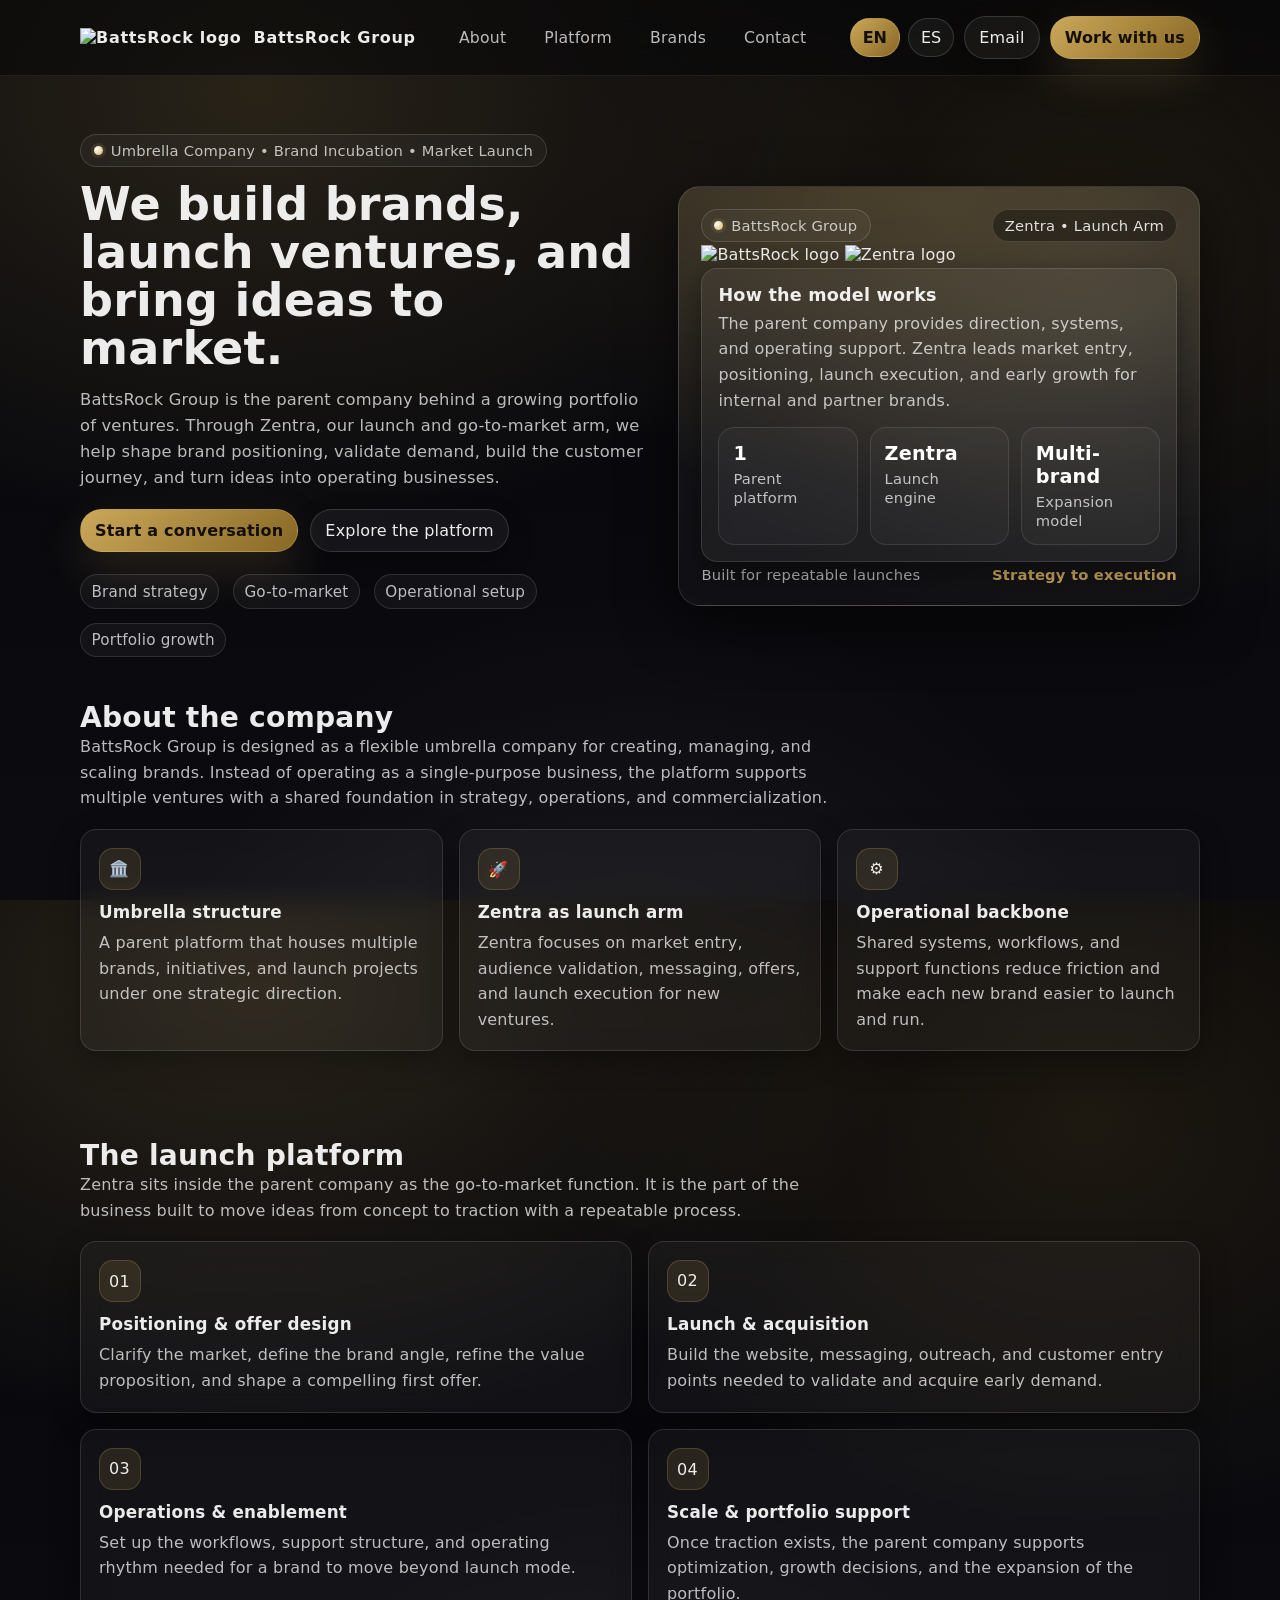
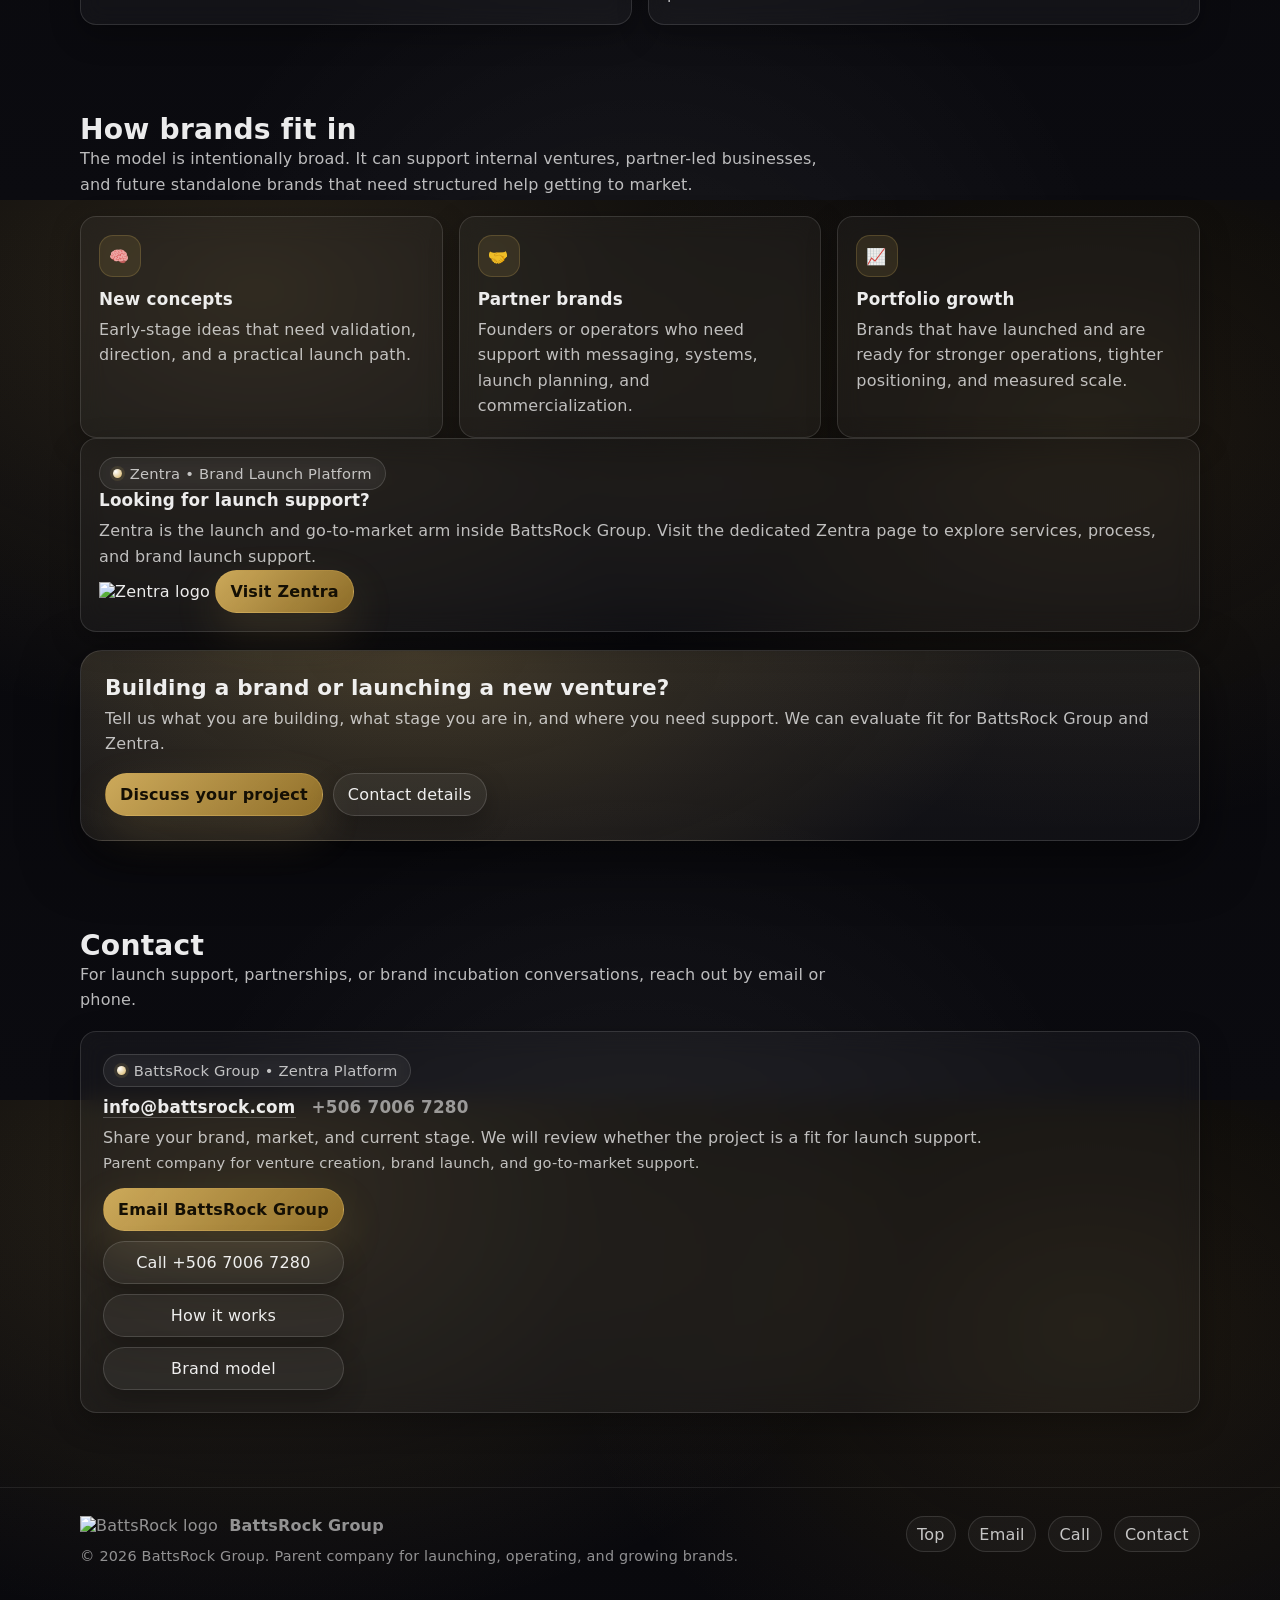
==== index.html @ 227b7195 "Update index.html" ====
<!doctype html>
<html lang="en">
<head>
  <meta charset="utf-8" />
  <meta name="viewport" content="width=device-width, initial-scale=1" />
  <meta name="description" content="BattsRock Group is a brand-building company that launches, operates, and scales ventures, with Zentra as its market-entry and launch arm." />
  <title>BattsRock Group — Build. Launch. Grow.</title>
  <link rel="stylesheet" href="styles.css" />
</head>
<body>
  <header>
    <div class="container">
      <div class="nav">
        <a class="brand" href="#top" aria-label="BattsRock Group home">
          <img class="brand-logo" src="WhatsApp Image 2026-04-17 at 1.47.52 PM.jpeg" alt="BattsRock logo" />
          <span data-i18n="brandName">BattsRock Group</span>
        </a>

        <nav aria-label="Main navigation">
          <ul>
            <li><a href="#about" data-i18n="navAbout">About</a></li>
            <li><a href="#platform" data-i18n="navPlatform">Platform</a></li>
            <li><a href="#brands" data-i18n="navBrands">Brands</a></li>
            <li><a href="#contact" data-i18n="navContact">Contact</a></li>
          </ul>
        </nav>

        <div class="header-actions">
          <div class="lang-switcher" aria-label="Language switcher">
            <button class="lang-btn active" data-lang="en" type="button">EN</button>
            <button class="lang-btn" data-lang="es" type="button">ES</button>
          </div>
          <a class="btn" href="mailto:info@battsrock.com" data-i18n="emailBtn">Email</a>
          <a class="btn primary" href="#contact" data-i18n="workBtn">Work with us</a>
          <button class="hamburger" id="menuBtn" aria-label="Open menu" type="button">☰</button>
        </div>
      </div>
    </div>
  </header>

  <div class="container" id="mobileMenu">
    <div class="card mobile-menu-card">
      <div class="mobile-links">
        <a class="btn" href="#about" data-i18n="navAbout">About</a>
        <a class="btn" href="#platform" data-i18n="navPlatform">Platform</a>
        <a class="btn" href="#brands" data-i18n="navBrands">Brands</a>
        <a class="btn" href="#contact" data-i18n="navContact">Contact</a>
      </div>
    </div>
  </div>

  <main id="top">
    <div class="container">
      <div class="hero">
        <div>
          <div class="pill">
            <span class="dot"></span>
            <span data-i18n="pillTop">Umbrella Company • Brand Incubation • Market Launch</span>
          </div>

          <h1 data-i18n="heroTitle">We build brands, launch ventures, and bring ideas to market.</h1>
          <p class="lead" data-i18n="heroLead">BattsRock Group is the parent company behind a growing portfolio of ventures. Through Zentra, our launch and go-to-market arm, we help shape brand positioning, validate demand, build the customer journey, and turn ideas into operating businesses.</p>

          <div class="heroActions">
            <a class="btn primary" href="mailto:info@battsrock.com?subject=Brand%20Launch%20Inquiry" data-i18n="heroCta1">Start a conversation</a>
            <a class="btn" href="#platform" data-i18n="heroCta2">Explore the platform</a>
          </div>

          <div class="miniRow" aria-label="Highlights">
            <span class="chip" data-i18n="chip1">Brand strategy</span>
            <span class="chip" data-i18n="chip2">Go-to-market</span>
            <span class="chip" data-i18n="chip3">Operational setup</span>
            <span class="chip" data-i18n="chip4">Portfolio growth</span>
          </div>
        </div>

        <div class="visual" aria-label="BattsRock Group overview">
          <div class="visualTop">
            <div class="pill">
              <span class="dot"></span>
              <span data-i18n="visualPill">BattsRock Group</span>
            </div>
            <!-- <div class="badge" data-i18n="visualBadge">Zentra • Launch Arm</div> -->
            <a class="badge zentra-link" href="https://battsrock.com/Zentra" target="_blank" rel="noopener" data-i18n="visualBadge">
  Zentra • Launch Arm
            </a>
          </div>

          <div class="hero-logo-pair">
          <img class="hero-logo hero-logo-battsrock" src="WhatsApp Image 2026-04-17 at 1.47.52 PM.jpeg" alt="BattsRock logo" />
              <a class="zentra-logo-link" href="https://battsrock.com/Zentra" target="_blank" rel="noopener" aria-label="Visit Zentra">
                <img class="hero-logo hero-logo-zentra" src="Transparent Background Gold Zentra.png" alt="Zentra logo" />
              </a>
          </div>
          
          <div class="glassCard">
            <h3 data-i18n="visualTitle">How the model works</h3>
            <p data-i18n="visualText">The parent company provides direction, systems, and operating support. Zentra leads market entry, positioning, launch execution, and early growth for internal and partner brands.</p>
            <div class="kpiRow">
              <div class="kpi"><strong data-i18n="kpi1a">1</strong><span data-i18n="kpi1b">Parent platform</span></div>
              <div class="kpi"><strong data-i18n="kpi2a">Zentra</strong><span data-i18n="kpi2b">Launch engine</span></div>
              <div class="kpi"><strong data-i18n="kpi3a">Multi-brand</strong><span data-i18n="kpi3b">Expansion model</span></div>
            </div>
          </div>

          <div class="visualFoot">
            <span data-i18n="visualFoot1">Built for repeatable launches</span>
            <span class="accent" data-i18n="visualFoot2">Strategy to execution</span>
          </div>
        </div>
      </div>
    </div>

    <section id="about">
      <div class="container">
        <div class="sectionHead">
          <div>
            <h2 data-i18n="aboutTitle">About the company</h2>
            <p class="subhead" data-i18n="aboutText">BattsRock Group is designed as a flexible umbrella company for creating, managing, and scaling brands. Instead of operating as a single-purpose business, the platform supports multiple ventures with a shared foundation in strategy, operations, and commercialization.</p>
          </div>
        </div>

        <div class="grid3">
          <div class="card"><div class="icon" aria-hidden="true">🏛️</div><h3 data-i18n="aboutC1t">Umbrella structure</h3><p data-i18n="aboutC1p">A parent platform that houses multiple brands, initiatives, and launch projects under one strategic direction.</p></div>
          <div class="card"><div class="icon" aria-hidden="true">🚀</div><h3 data-i18n="aboutC2t">Zentra as launch arm</h3><p data-i18n="aboutC2p">Zentra focuses on market entry, audience validation, messaging, offers, and launch execution for new ventures.</p></div>
          <div class="card"><div class="icon" aria-hidden="true">⚙️</div><h3 data-i18n="aboutC3t">Operational backbone</h3><p data-i18n="aboutC3p">Shared systems, workflows, and support functions reduce friction and make each new brand easier to launch and run.</p></div>
        </div>
      </div>
    </section>

    <section id="platform">
      <div class="container">
        <div class="sectionHead">
          <div>
            <h2 data-i18n="platformTitle">The launch platform</h2>
            <p class="subhead" data-i18n="platformText">Zentra sits inside the parent company as the go-to-market function. It is the part of the business built to move ideas from concept to traction with a repeatable process.</p>
          </div>
        </div>

        <div class="grid2">
          <div class="card"><div class="icon" aria-hidden="true">01</div><h3 data-i18n="p1t">Positioning & offer design</h3><p data-i18n="p1p">Clarify the market, define the brand angle, refine the value proposition, and shape a compelling first offer.</p></div>
          <div class="card"><div class="icon" aria-hidden="true">02</div><h3 data-i18n="p2t">Launch & acquisition</h3><p data-i18n="p2p">Build the website, messaging, outreach, and customer entry points needed to validate and acquire early demand.</p></div>
          <div class="card"><div class="icon" aria-hidden="true">03</div><h3 data-i18n="p3t">Operations & enablement</h3><p data-i18n="p3p">Set up the workflows, support structure, and operating rhythm needed for a brand to move beyond launch mode.</p></div>
          <div class="card"><div class="icon" aria-hidden="true">04</div><h3 data-i18n="p4t">Scale & portfolio support</h3><p data-i18n="p4p">Once traction exists, the parent company supports optimization, growth decisions, and the expansion of the portfolio.</p></div>
        </div>
      </div>
    </section>

    <section id="brands">
      <div class="container">
        <div class="sectionHead">
          <div>
            <h2 data-i18n="brandsTitle">How brands fit in</h2>
            <p class="subhead" data-i18n="brandsText">The model is intentionally broad. It can support internal ventures, partner-led businesses, and future standalone brands that need structured help getting to market.</p>
          </div>
        </div>

        <div class="grid3">
          <div class="card"><div class="icon" aria-hidden="true">🧠</div><h3 data-i18n="b1t">New concepts</h3><p data-i18n="b1p">Early-stage ideas that need validation, direction, and a practical launch path.</p></div>
          <div class="card"><div class="icon" aria-hidden="true">🤝</div><h3 data-i18n="b2t">Partner brands</h3><p data-i18n="b2p">Founders or operators who need support with messaging, systems, launch planning, and commercialization.</p></div>
          <div class="card"><div class="icon" aria-hidden="true">📈</div><h3 data-i18n="b3t">Portfolio growth</h3><p data-i18n="b3p">Brands that have launched and are ready for stronger operations, tighter positioning, and measured scale.</p></div>
        </div>

        <div class="zentra-feature card">
  <div class="zentra-feature-wrap">
    <div>
      <div class="pill">
        <span class="dot"></span>
        <span data-i18n="zentraPill">Zentra • Brand Launch Platform</span>
      </div>
      <h3 data-i18n="zentraTitle">Looking for launch support?</h3>
      <p data-i18n="zentraText">
        Zentra is the launch and go-to-market arm inside BattsRock Group. Visit the dedicated Zentra page to explore services, process, and brand launch support.
      </p>
    </div>

    <div class="zentra-feature-actions">
      <a class="zentra-logo-link" href="https://battsrock.com/Zentra" target="_blank" rel="noopener" aria-label="Visit Zentra">
        <img class="feature-zentra-logo" src="Transparent Background Gold Zentra.png" alt="Zentra logo" />
      </a>
      <a class="btn primary" href="https://battsrock.com/Zentra" target="_blank" rel="noopener" data-i18n="zentraBtn">
        Visit Zentra
      </a>
    </div>
  </div>
</div>
        
        <div class="ctaBand">
          <div>
            <h3 data-i18n="ctaTitle">Building a brand or launching a new venture?</h3>
            <p data-i18n="ctaText">Tell us what you are building, what stage you are in, and where you need support. We can evaluate fit for BattsRock Group and Zentra.</p>
          </div>
          <div class="cta-actions">
            <a class="btn primary" href="mailto:info@battsrock.com?subject=New%20Brand%20Launch" data-i18n="ctaBtn1">Discuss your project</a>
            <a class="btn" href="#contact" data-i18n="ctaBtn2">Contact details</a>
          </div>
        </div>
      </div>
    </section>

    <section id="contact">
      <div class="container">
        <div class="sectionHead">
          <div>
            <h2 data-i18n="contactTitle">Contact</h2>
            <p class="subhead" data-i18n="contactText">For launch support, partnerships, or brand incubation conversations, reach out by email or phone.</p>
          </div>
        </div>

        <div class="card contact-card">
          <div class="contact-wrap">
            <div>
              <div class="pill contact-pill"><span class="dot"></span><span data-i18n="contactPill">BattsRock Group • Zentra Platform</span></div>
              <h3 class="contact-heading">
                <a href="mailto:info@battsrock.com" class="email-link">info@battsrock.com</a>
                <span class="phone-inline">+506 7006 7280</span>
              </h3>
              <p class="contact-copy" data-i18n="contactBody">Share your brand, market, and current stage. We will review whether the project is a fit for launch support.</p>
              <p class="contact-note" data-i18n="contactFoot">Parent company for venture creation, brand launch, and go-to-market support.</p>
            </div>

            <div class="contact-actions">
              <a class="btn primary" href="mailto:info@battsrock.com?subject=Brand%20Launch%20Inquiry" data-i18n="contactBtn1">Email BattsRock Group</a>
              <a class="btn" href="tel:+50670067280" data-i18n="contactBtn2">Call +506 7006 7280</a>
              <a class="btn" href="#platform" data-i18n="contactBtn3">How it works</a>
              <a class="btn" href="#brands" data-i18n="contactBtn4">Brand model</a>
            </div>
          </div>
        </div>
      </div>
    </section>
  </main>

  <footer>
    <div class="container">
      <div class="footerRow">
        <div>
          <div class="footer-brand">
            <img class="footer-logo-image" src="WhatsApp Image 2026-04-17 at 1.47.52 PM.jpeg" alt="BattsRock logo" />
            <strong data-i18n="brandName">BattsRock Group</strong>
          </div>
          <p class="fine"><span data-i18n="footerText">© <span id="year"></span> BattsRock Group. Parent company for launching, operating, and growing brands.</span></p>
        </div>
        <div class="footerLinks">
          <a href="#top" data-i18n="topLink">Top</a>
          <a href="mailto:info@battsrock.com" data-i18n="emailBtn">Email</a>
          <a href="tel:+50670067280">Call</a>
          <a href="#contact" data-i18n="navContact">Contact</a>
        </div>
      </div>
    </div>
  </footer>

<script src="script.js"></script>
</body>
</html>
---- styles.css ----
:root{
  --bg:#07070a;
  --bg2:#0b0b10;
  --text:rgba(255,255,255,.92);
  --muted:rgba(255,255,255,.72);
  --faint:rgba(255,255,255,.55);
  --line:rgba(255,255,255,.14);
  --brand:#d6b15e;
  --brand2:#b98d2f;
  --shadow:0 18px 55px rgba(0,0,0,.55);
  --shadow2:0 10px 30px rgba(0,0,0,.45);
  --radius:22px;
  --radius2:16px;
  --max:1120px;
}

*{ box-sizing:border-box; }
html, body{ height:100%; }

body{
  margin:0;
  color:var(--text);
  background:
    radial-gradient(1200px 800px at 20% 10%, rgba(214,177,94,.16), transparent 55%),
    radial-gradient(900px 700px at 85% 25%, rgba(185,141,47,.12), transparent 58%),
    radial-gradient(900px 900px at 50% 120%, rgba(255,255,255,.06), transparent 55%),
    linear-gradient(180deg, var(--bg), var(--bg2));
  font-family: ui-sans-serif, system-ui, -apple-system, Segoe UI, Roboto, Helvetica, Arial, "Apple Color Emoji","Segoe UI Emoji";
  letter-spacing:.2px;
  overflow-x:hidden;
}

a{ color:inherit; text-decoration:none; }
.container{ width:min(var(--max), calc(100% - 48px)); margin-inline:auto; }

header{
  position:sticky;
  top:0;
  z-index:20;
  backdrop-filter: blur(16px);
  -webkit-backdrop-filter: blur(16px);
  background: rgba(7,7,10,.58);
  border-bottom:1px solid rgba(255,255,255,.08);
}

.nav{
  display:flex;
  align-items:center;
  justify-content:space-between;
  padding:16px 0;
  gap:16px;
}

.brand{
  display:flex;
  align-items:center;
  gap:.75rem;
  font-weight:800;
  letter-spacing:.7px;
}

.logo{
  width:38px;
  height:38px;
  border-radius:12px;
  background: linear-gradient(145deg, rgba(214,177,94,.95), rgba(185,141,47,.55));
  box-shadow: 0 12px 28px rgba(214,177,94,.18);
  position:relative;
  overflow:hidden;
  display:grid;
  place-items:center;
  color:#140f04;
  font-weight:900;
}

.logo:after{
  content:"";
  position:absolute;
  inset:-40%;
  background: radial-gradient(circle at 30% 20%, rgba(255,255,255,.55), transparent 50%);
  transform: rotate(20deg);
}

.logo span{ position:relative; z-index:1; }

nav ul{
  display:flex;
  align-items:center;
  gap:18px;
  list-style:none;
  padding:0;
  margin:0;
  color:var(--muted);
  font-size:.98rem;
}

nav a{
  padding:10px 10px;
  border-radius:999px;
  transition:.18s ease;
}

nav a:hover{
  color:var(--text);
  background: rgba(255,255,255,.05);
  border:1px solid rgba(255,255,255,.08);
  padding:9px 9px;
}

.header-actions{
  display:flex;
  align-items:center;
  gap:10px;
  flex-wrap:wrap;
}

.btn{
  display:inline-flex;
  align-items:center;
  justify-content:center;
  gap:.55rem;
  padding:11px 14px;
  border-radius:999px;
  border:1px solid rgba(255,255,255,.14);
  background: rgba(255,255,255,.05);
  color: var(--text);
  transition:.18s ease;
  box-shadow: 0 10px 25px rgba(0,0,0,.25);
  white-space:nowrap;
}

.btn:hover{
  transform: translateY(-1px);
  border-color: rgba(255,255,255,.22);
  background: rgba(255,255,255,.07);
}

.btn.primary{
  border: 1px solid rgba(214,177,94,.35);
  background: linear-gradient(135deg, rgba(214,177,94,.95), rgba(185,141,47,.72));
  color:#140f04;
  font-weight:800;
  box-shadow: 0 18px 45px rgba(214,177,94,.16);
}

.hamburger{
  display:none;
  width:44px;
  height:44px;
  border-radius:999px;
  border:1px solid rgba(255,255,255,.14);
  background: rgba(255,255,255,.05);
  color: var(--text);
}

.lang-switcher{
  display:flex;
  gap:8px;
  align-items:center;
}

.lang-btn{
  border:1px solid rgba(255,255,255,.14);
  background: rgba(255,255,255,.05);
  color: var(--text);
  border-radius:999px;
  padding:9px 12px;
  cursor:pointer;
  font: inherit;
}

.lang-btn.active{
  border: 1px solid rgba(214,177,94,.35);
  background: linear-gradient(135deg, rgba(214,177,94,.95), rgba(185,141,47,.72));
  color:#140f04;
  font-weight:800;
}

.pill{
  display:inline-flex;
  align-items:center;
  gap:.5rem;
  padding:.45rem .8rem;
  border:1px solid var(--line);
  background: rgba(255,255,255,.04);
  border-radius:999px;
  backdrop-filter: blur(10px);
  -webkit-backdrop-filter: blur(10px);
  font-size:.92rem;
  color: var(--muted);
}

.dot{
  width:9px;
  height:9px;
  border-radius:99px;
  background: radial-gradient(circle at 30% 30%, #fff, var(--brand));
  box-shadow: 0 0 0 3px rgba(214,177,94,.12);
}

main{ padding:58px 0 30px; }

.hero{
  display:grid;
  grid-template-columns: 1.05fr .95fr;
  gap:22px;
  align-items:center;
}

h1{
  font-size: clamp(2.1rem, 3.6vw, 4rem);
  line-height:1.04;
  margin:14px 0 14px;
  letter-spacing:.2px;
}

.lead{
  font-size: clamp(1.02rem, 1.25vw, 1.18rem);
  line-height:1.6;
  color: var(--muted);
  max-width:60ch;
  margin:0;
}

.heroActions{
  display:flex;
  gap:12px;
  flex-wrap:wrap;
  margin-top:18px;
}

.miniRow{
  display:flex;
  gap:14px;
  flex-wrap:wrap;
  margin-top:22px;
  color: var(--muted);
  font-size:.95rem;
}

.chip{
  border:1px solid rgba(255,255,255,.12);
  background: rgba(255,255,255,.04);
  padding:.45rem .65rem;
  border-radius:999px;
}

.visual{
  border-radius: var(--radius);
  border:1px solid rgba(255,255,255,.12);
  background:
    radial-gradient(1000px 500px at 40% 0%, rgba(214,177,94,.20), transparent 60%),
    radial-gradient(700px 500px at 85% 30%, rgba(255,255,255,.08), transparent 55%),
    linear-gradient(180deg, rgba(255,255,255,.06), rgba(255,255,255,.03));
  box-shadow: var(--shadow);
  overflow:hidden;
  position:relative;
  min-height:420px;
  padding:22px;
  display:flex;
  flex-direction:column;
  justify-content:space-between;
}

.visualTop{
  display:flex;
  align-items:center;
  justify-content:space-between;
  gap:12px;
  flex-wrap:wrap;
}

.badge{
  display:inline-flex;
  align-items:center;
  gap:.5rem;
  padding:.45rem .75rem;
  border-radius:999px;
  background: rgba(0,0,0,.35);
  border: 1px solid rgba(255,255,255,.14);
  color: rgba(255,255,255,.86);
  font-size:.92rem;
  backdrop-filter: blur(10px);
  -webkit-backdrop-filter: blur(10px);
}

.glassCard{
  border-radius: var(--radius2);
  border: 1px solid rgba(255,255,255,.12);
  background: rgba(255,255,255,.05);
  backdrop-filter: blur(14px);
  -webkit-backdrop-filter: blur(14px);
  padding:16px;
  box-shadow: var(--shadow2);
}

.glassCard h3{ margin:0 0 6px; font-size:1.1rem; letter-spacing:.2px; }
.glassCard p{ margin:0; color:var(--muted); line-height:1.6; }

.visualFoot{
  display:flex;
  justify-content:space-between;
  gap:12px;
  flex-wrap:wrap;
  color: rgba(255,255,255,.70);
  font-size:.92rem;
}

.accent{
  color: rgba(214,177,94,.95);
  font-weight:800;
}

section{ padding:44px 0; }

.sectionHead{
  display:flex;
  align-items:flex-end;
  justify-content:space-between;
  gap:18px;
  margin-bottom:18px;
}

h2{ margin:0; font-size: clamp(1.45rem, 2.2vw, 2.1rem); letter-spacing:.2px; }
.subhead{ margin:0; color:var(--muted); max-width:74ch; line-height:1.6; }

.grid3{ display:grid; grid-template-columns: repeat(3, 1fr); gap:16px; margin-top:18px; }
.grid2{ display:grid; grid-template-columns: repeat(2, 1fr); gap:16px; margin-top:18px; }

.card{
  border-radius: var(--radius2);
  border:1px solid rgba(255,255,255,.12);
  background: rgba(255,255,255,.04);
  box-shadow: 0 10px 30px rgba(0,0,0,.30);
  padding:18px;
  backdrop-filter: blur(12px);
  -webkit-backdrop-filter: blur(12px);
  transition:.18s ease;
}

.card:hover{
  transform: translateY(-2px);
  background: rgba(255,255,255,.05);
  border-color: rgba(255,255,255,.18);
}

.icon{
  width:42px;
  height:42px;
  border-radius:14px;
  display:grid;
  place-items:center;
  background: rgba(214,177,94,.12);
  border: 1px solid rgba(214,177,94,.22);
  margin-bottom:12px;
}

.card h3{ margin:0 0 8px; font-size:1.05rem; }
.card p{ margin:0; color:var(--muted); line-height:1.6; }

.kpiRow{
  display:grid;
  grid-template-columns: repeat(3, 1fr);
  gap:12px;
  margin-top:14px;
}

.kpi{
  border:1px solid rgba(255,255,255,.10);
  background: rgba(255,255,255,.03);
  border-radius:16px;
  padding:14px;
}

.kpi strong{
  display:block;
  font-size:1.2rem;
  margin-bottom:4px;
  color:#fff;
}

.kpi span{ color:var(--muted); font-size:.92rem; }

.ctaBand{
  margin-top:18px;
  border-radius: var(--radius);
  border:1px solid rgba(255,255,255,.12);
  background:
    radial-gradient(1000px 520px at 30% 0%, rgba(214,177,94,.22), transparent 60%),
    linear-gradient(180deg, rgba(255,255,255,.06), rgba(255,255,255,.03));
  box-shadow: var(--shadow);
  padding:24px;
  display:flex;
  align-items:center;
  justify-content:space-between;
  gap:16px;
  flex-wrap:wrap;
}

.ctaBand p{ margin:6px 0 0; color:var(--muted); line-height:1.6; }
.ctaBand h3{ margin:0; font-size:1.35rem; }
.cta-actions{ display:flex; gap:10px; flex-wrap:wrap; }

.contact-card{ padding:22px; }
.contact-wrap{
  display:flex;
  align-items:flex-start;
  justify-content:space-between;
  gap:14px;
  flex-wrap:wrap;
}

.contact-pill{ margin-bottom:10px; }
.contact-heading{ margin:0 0 6px; }
.email-link{ text-decoration:none; border-bottom:1px solid rgba(255,255,255,.22); }
.phone-inline{ color: rgba(255,255,255,.55); font-weight:600; margin-left:10px; }
.contact-copy{ margin:0; color:var(--muted); line-height:1.6; }
.contact-note{ margin:12px 0 0; color:rgba(255,255,255,.55); font-size:.92rem; line-height:1.6; }
.contact-actions{ display:flex; flex-direction:column; gap:10px; min-width:240px; }

#mobileMenu{ display:none; padding-top:12px; }
.mobile-menu-card{ padding:14px; }
.mobile-links{ display:flex; gap:10px; flex-wrap:wrap; }

footer{
  padding:28px 0 40px;
  border-top:1px solid rgba(255,255,255,.08);
  color:var(--faint);
}

.footerRow{
  display:flex;
  align-items:flex-start;
  justify-content:space-between;
  gap:18px;
  flex-wrap:wrap;
}

.footer-brand{ display:flex; align-items:center; gap:.7rem; }
.footer-logo{ width:30px; height:30px; border-radius:12px; }
.fine{ font-size:.9rem; line-height:1.6; max-width:80ch; margin-top:10px; }

.footerLinks{
  display:flex;
  gap:12px;
  flex-wrap:wrap;
  align-items:center;
}

.footerLinks a{
  border:1px solid rgba(255,255,255,.12);
  background: rgba(255,255,255,.04);
  padding:.45rem .65rem;
  border-radius:999px;
  color: rgba(255,255,255,.75);
}

@media (max-width: 940px){
  .hero, .grid3, .grid2, .kpiRow{ grid-template-columns:1fr; }
  nav ul{ display:none; }
  .hamburger{ display:inline-flex; align-items:center; justify-content:center; }
}

@media (prefers-reduced-motion: reduce){
  * { transition: none !important; scroll-behavior: auto !important; }
  .card:hover, .btn:hover { transform: none !important; }
}
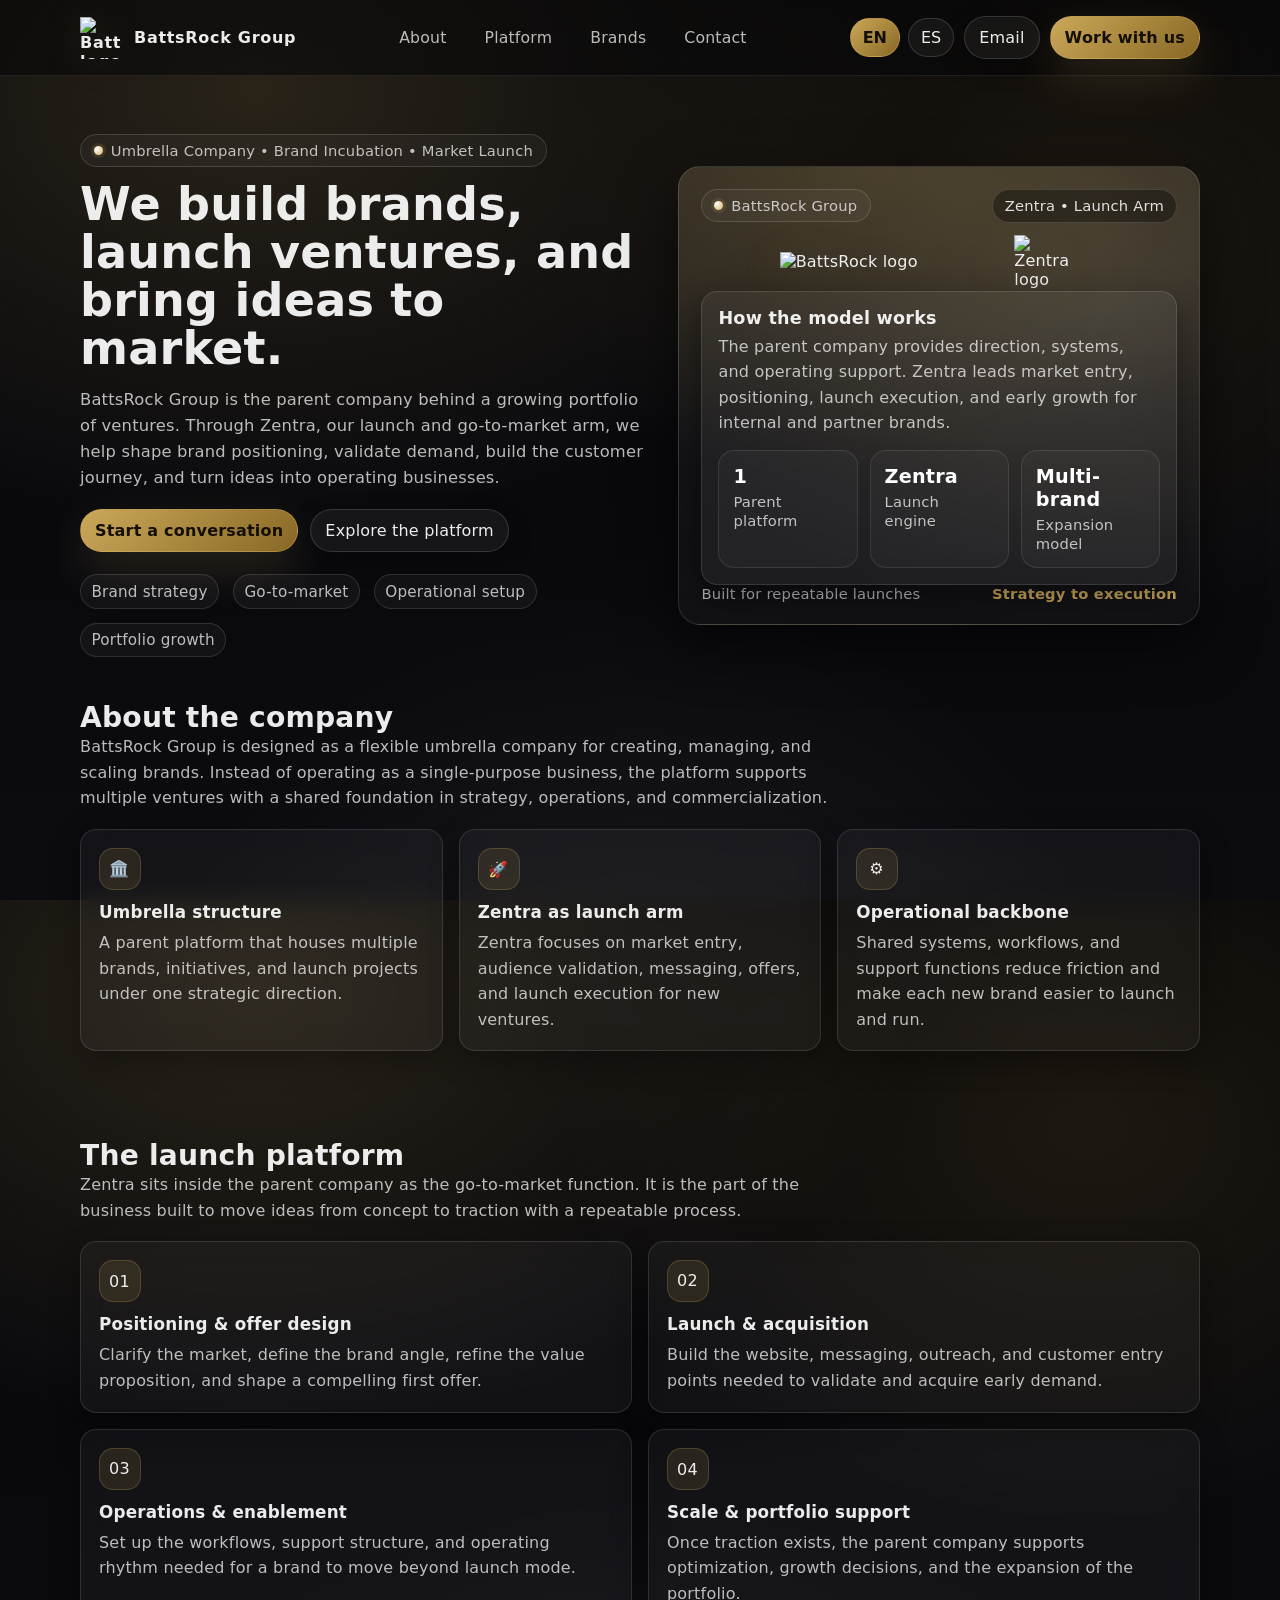
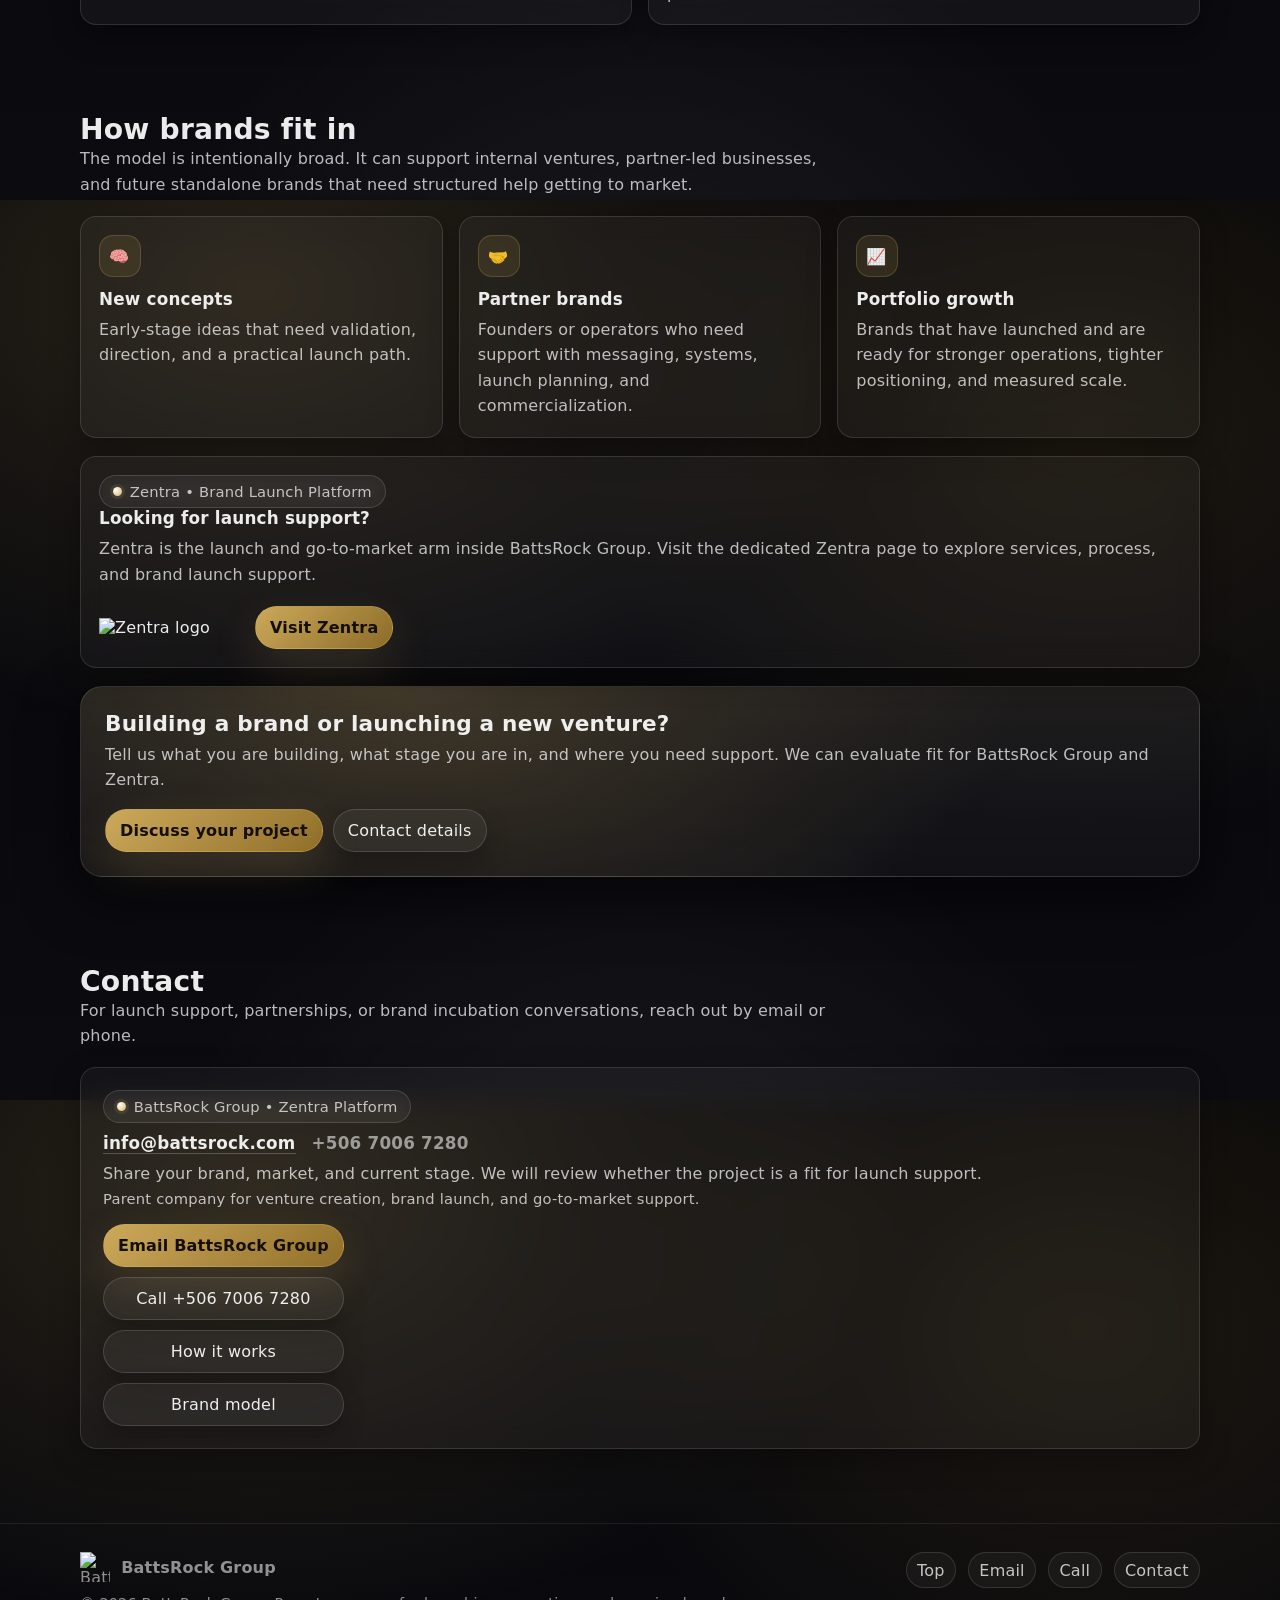
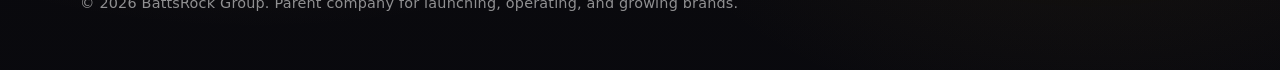
==== commit 877c0362: "Update index.html" ====
--- a/index.html
+++ b/index.html
@@ -12,7 +12,7 @@
     <div class="container">
       <div class="nav">
         <a class="brand" href="#top" aria-label="BattsRock Group home">
-          <img class="brand-logo" src="WhatsApp Image 2026-04-17 at 1.47.52 PM.jpeg" alt="BattsRock logo" />
+          <img class="brand-logo" src="battslogo.jpeg" alt="BattsRock logo" />
           <span data-i18n="brandName">BattsRock Group</span>
         </a>
 
@@ -87,7 +87,7 @@
           </div>
 
           <div class="hero-logo-pair">
-          <img class="hero-logo hero-logo-battsrock" src="WhatsApp Image 2026-04-17 at 1.47.52 PM.jpeg" alt="BattsRock logo" />
+          <img class="hero-logo hero-logo-battsrock" src="battslogo.jpeg" alt="BattsRock logo" />
               <a class="zentra-logo-link" href="https://battsrock.com/Zentra" target="_blank" rel="noopener" aria-label="Visit Zentra">
                 <img class="hero-logo hero-logo-zentra" src="Transparent Background Gold Zentra.png" alt="Zentra logo" />
               </a>
@@ -236,7 +236,7 @@
       <div class="footerRow">
         <div>
           <div class="footer-brand">
-            <img class="footer-logo-image" src="WhatsApp Image 2026-04-17 at 1.47.52 PM.jpeg" alt="BattsRock logo" />
+            <img class="footer-logo-image" src="battslogo.jpeg" alt="BattsRock logo" />
             <strong data-i18n="brandName">BattsRock Group</strong>
           </div>
           <p class="fine"><span data-i18n="footerText">© <span id="year"></span> BattsRock Group. Parent company for launching, operating, and growing brands.</span></p>
--- a/styles.css
+++ b/styles.css
@@ -465,3 +465,82 @@
   * { transition: none !important; scroll-behavior: auto !important; }
   .card:hover, .btn:hover { transform: none !important; }
 }
+
+.brand-logo{
+  width:42px;
+  height:42px;
+  object-fit:contain;
+  filter: drop-shadow(0 8px 18px rgba(214,177,94,.18));
+}
+
+.hero-logo-pair{
+  display:flex;
+  align-items:center;
+  justify-content:center;
+  gap:28px;
+  padding:12px 0 2px;
+  flex-wrap:wrap;
+}
+
+.hero-logo{
+  display:block;
+  object-fit:contain;
+}
+
+.hero-logo-battsrock{
+  width:min(180px, 38%);
+  filter: drop-shadow(0 12px 30px rgba(214,177,94,.10));
+}
+
+.hero-logo-zentra{
+  width:min(240px, 52%);
+  filter: drop-shadow(0 16px 36px rgba(214,177,94,.14));
+}
+
+.zentra-logo-link{
+  display:inline-flex;
+  align-items:center;
+  justify-content:center;
+}
+
+.zentra-feature{
+  margin-top:18px;
+}
+
+.zentra-feature-wrap{
+  display:flex;
+  align-items:center;
+  justify-content:space-between;
+  gap:18px;
+  flex-wrap:wrap;
+}
+
+.zentra-feature-actions{
+  display:flex;
+  align-items:center;
+  gap:16px;
+  flex-wrap:wrap;
+}
+
+.feature-zentra-logo{
+  width:140px;
+  object-fit:contain;
+  filter: drop-shadow(0 12px 30px rgba(214,177,94,.14));
+}
+
+.footer-logo-image{
+  width:30px;
+  height:30px;
+  object-fit:contain;
+}
+
+.zentra-link{
+  text-decoration:none;
+}
+
+@media (max-width: 940px){
+  .hero-logo-battsrock,
+  .hero-logo-zentra{
+    width:min(220px, 70%);
+  }
+}
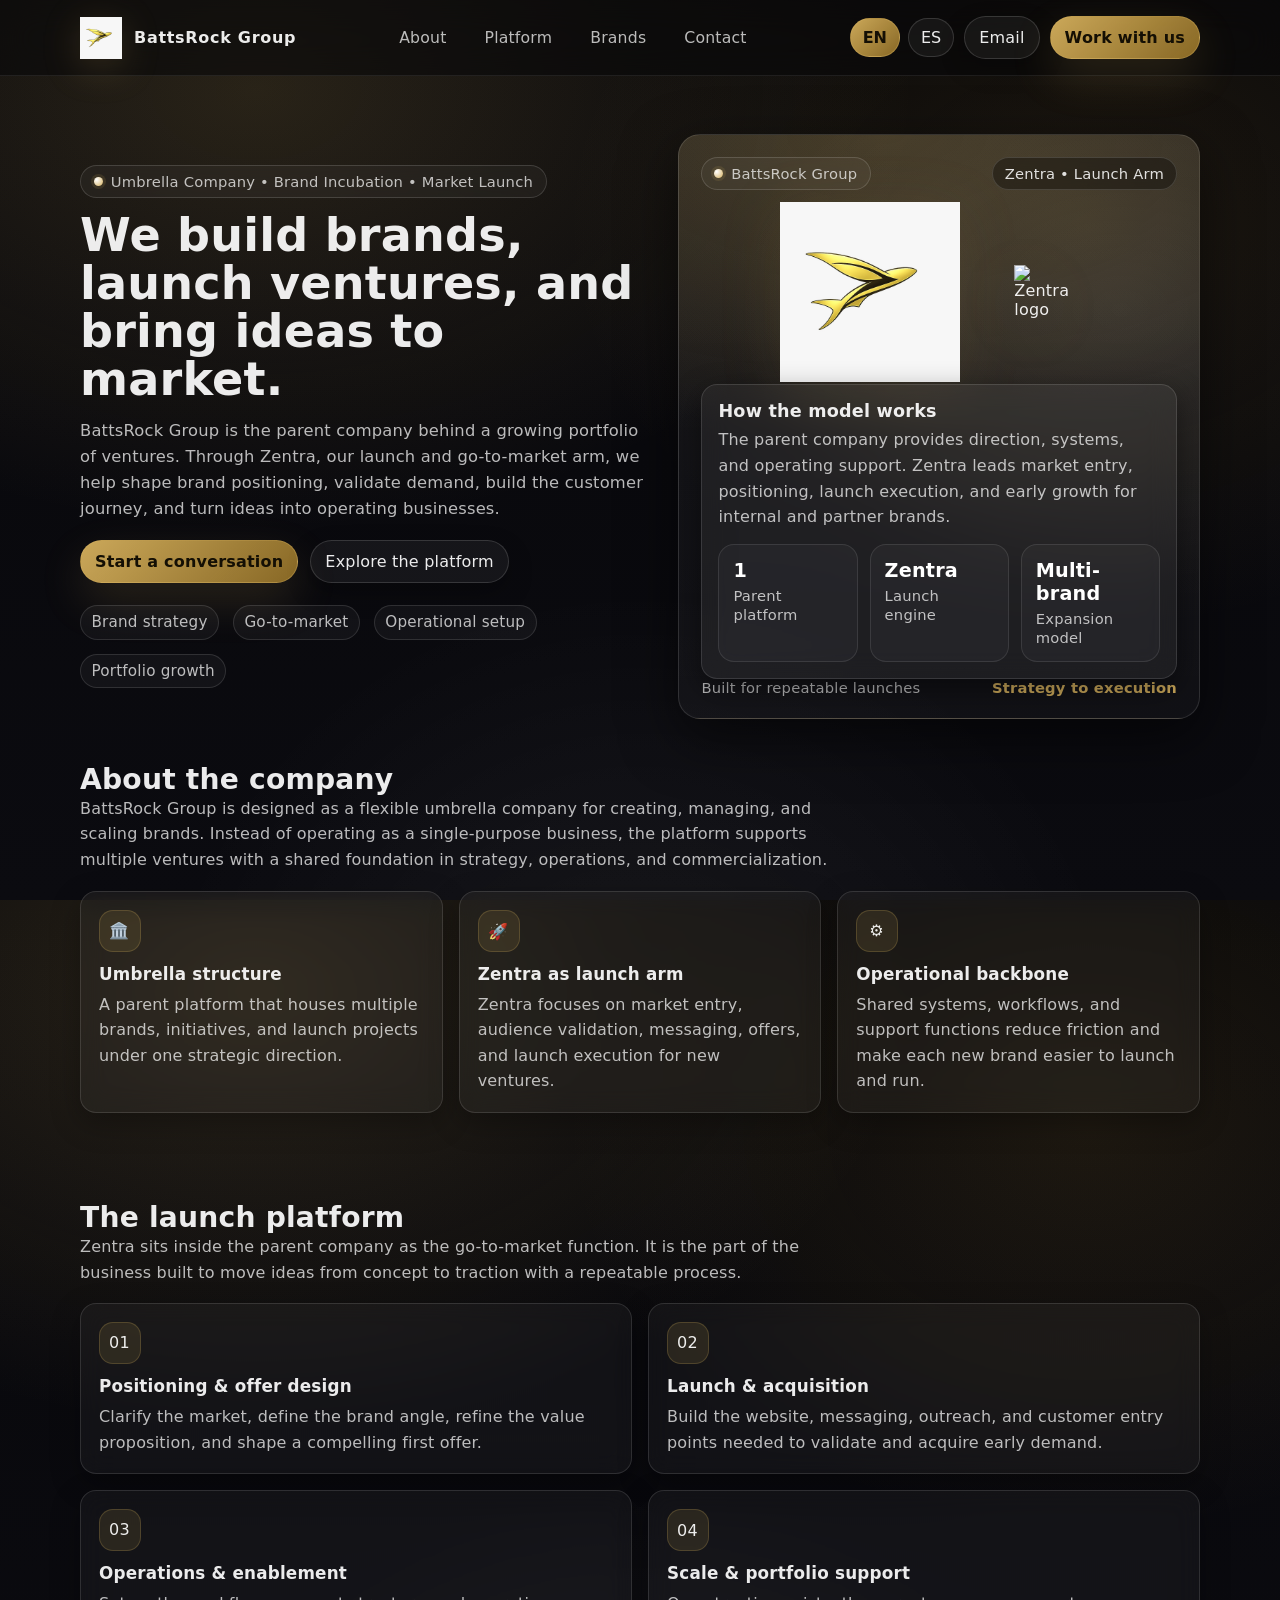
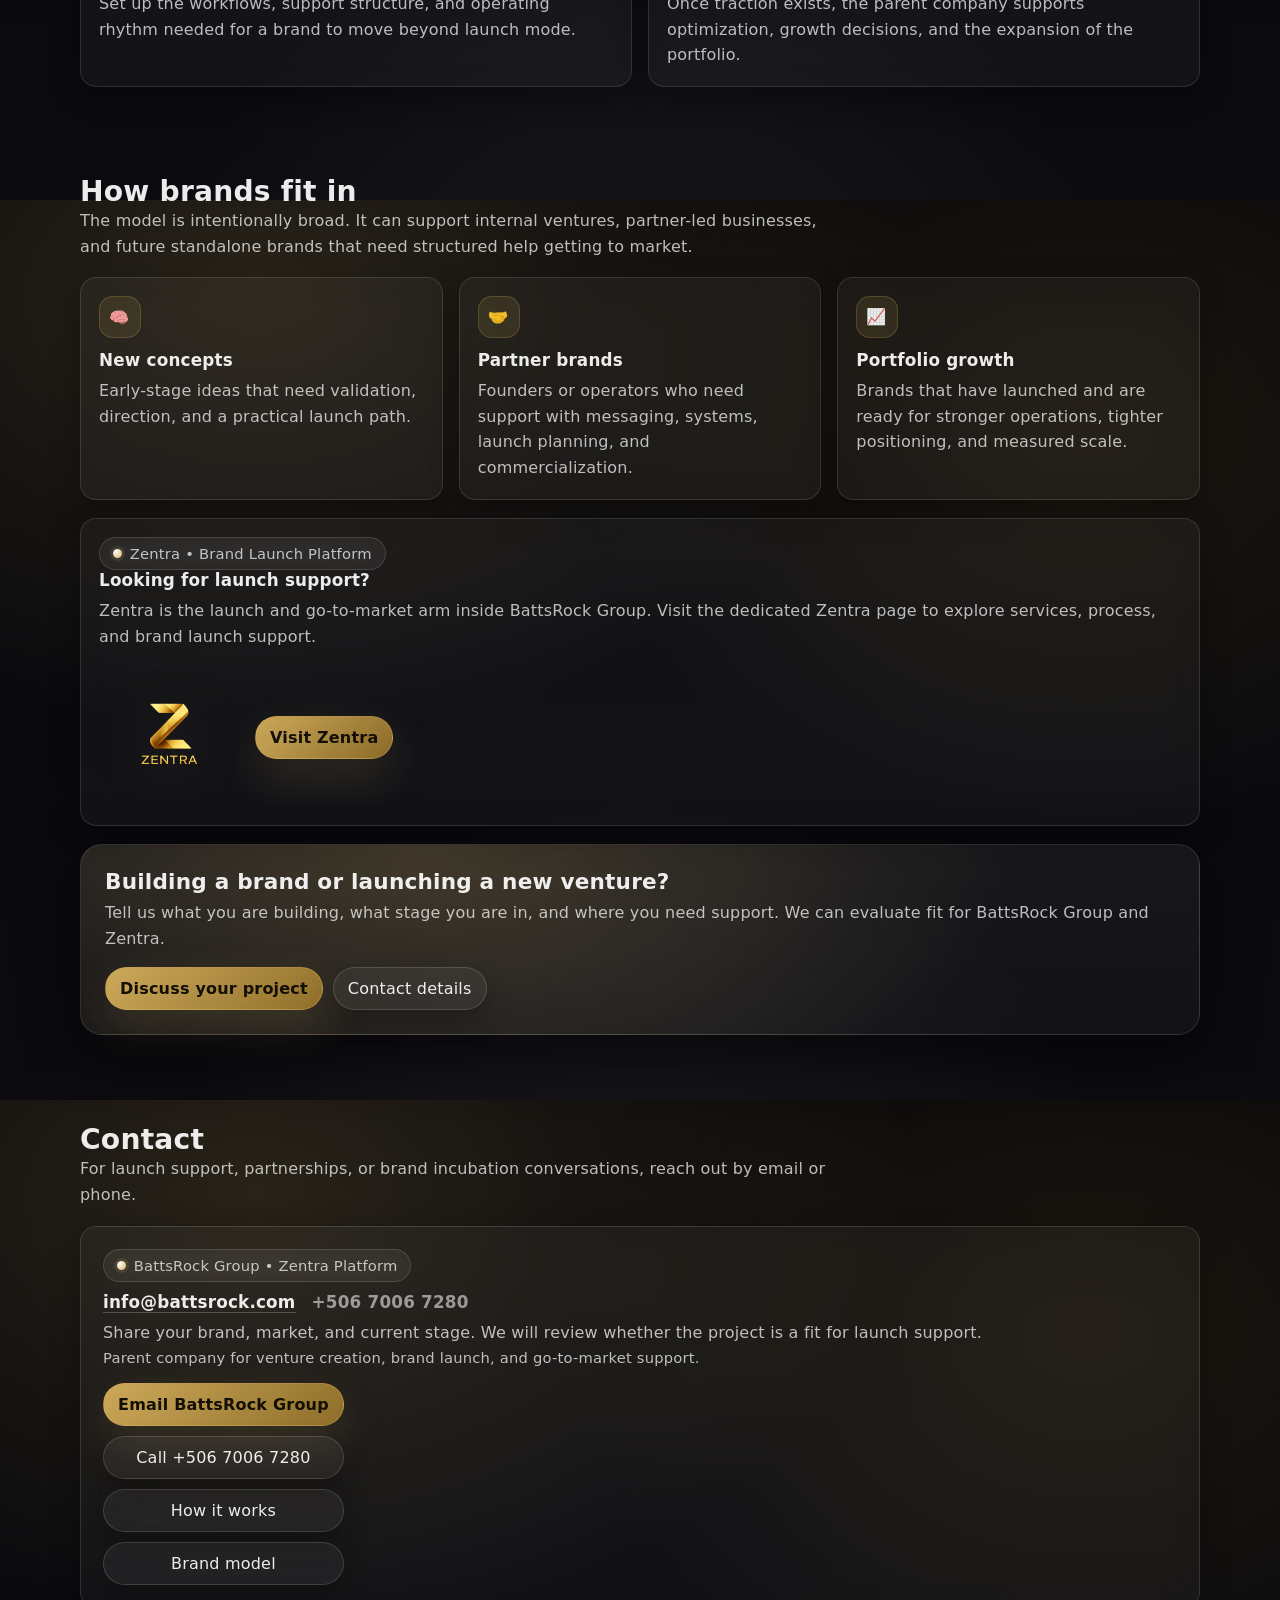
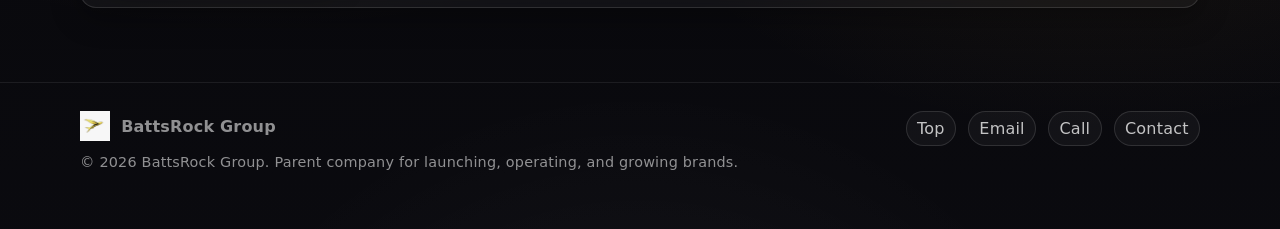
==== commit 834cc849: "Update index.html" ====
--- a/index.html
+++ b/index.html
@@ -89,7 +89,7 @@
           <div class="hero-logo-pair">
           <img class="hero-logo hero-logo-battsrock" src="battslogo.jpeg" alt="BattsRock logo" />
               <a class="zentra-logo-link" href="https://battsrock.com/Zentra" target="_blank" rel="noopener" aria-label="Visit Zentra">
-                <img class="hero-logo hero-logo-zentra" src="Transparent Background Gold Zentra.png" alt="Zentra logo" />
+                <img class="hero-logo hero-logo-zentra" src="/Zentra//Zentra/Transparent Background Gold Zentra.png" alt="Zentra logo" />
               </a>
           </div>
           
@@ -176,7 +176,7 @@
 
     <div class="zentra-feature-actions">
       <a class="zentra-logo-link" href="https://battsrock.com/Zentra" target="_blank" rel="noopener" aria-label="Visit Zentra">
-        <img class="feature-zentra-logo" src="Transparent Background Gold Zentra.png" alt="Zentra logo" />
+        <img class="feature-zentra-logo" src="/Zentra/Transparent Background Gold Zentra.png" alt="Zentra logo" />
       </a>
       <a class="btn primary" href="https://battsrock.com/Zentra" target="_blank" rel="noopener" data-i18n="zentraBtn">
         Visit Zentra
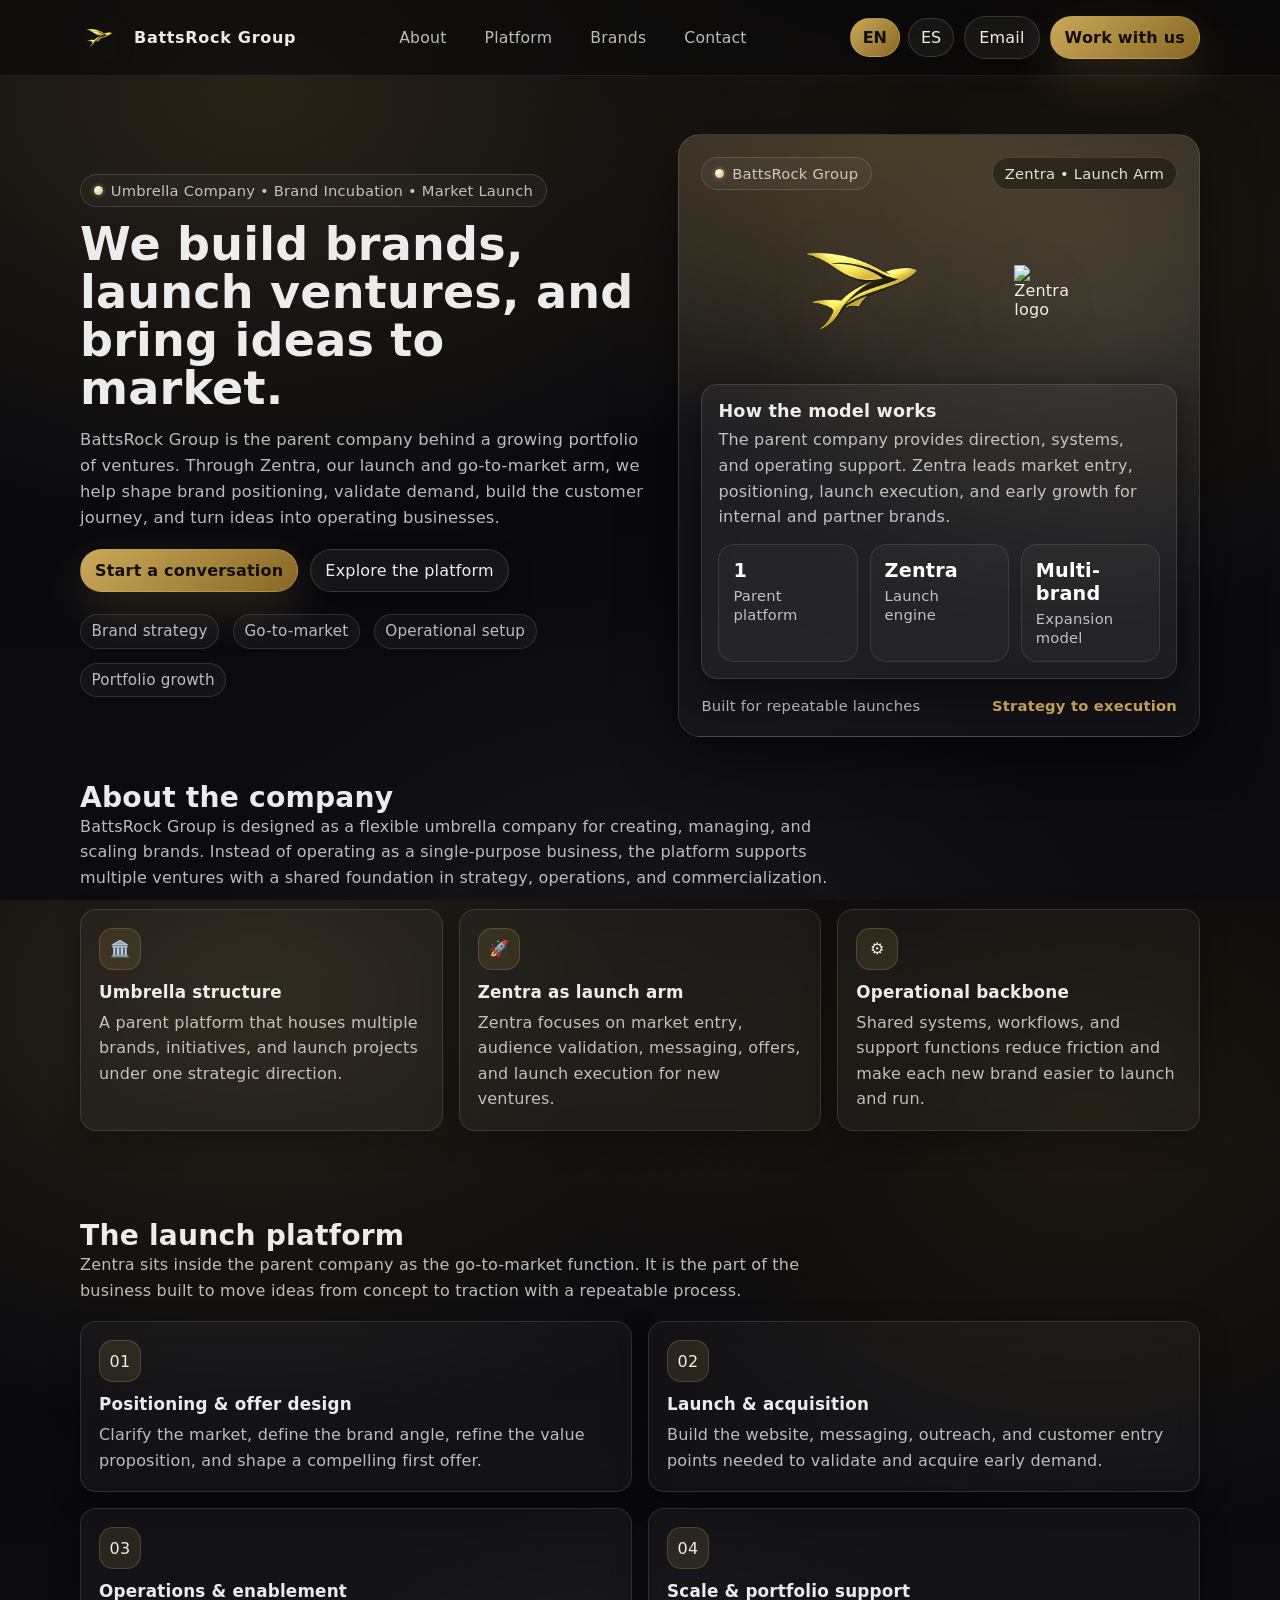
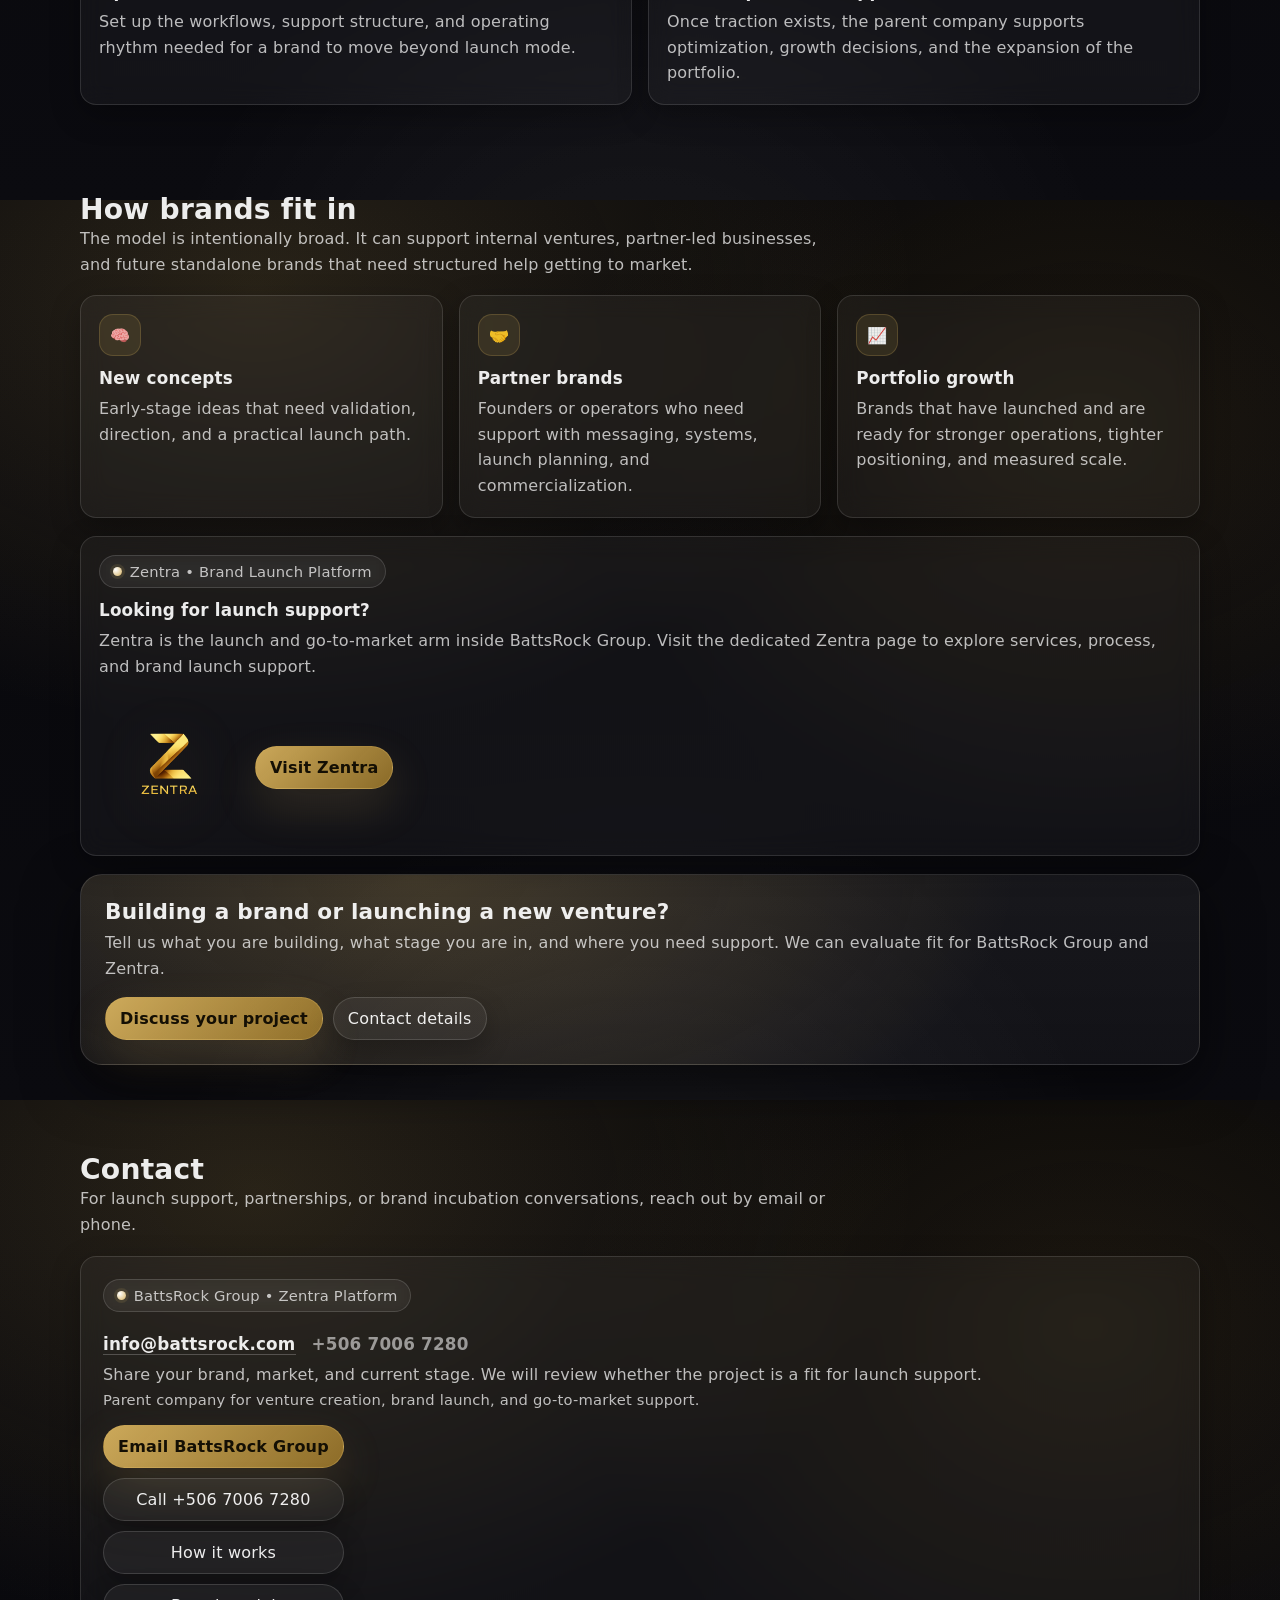
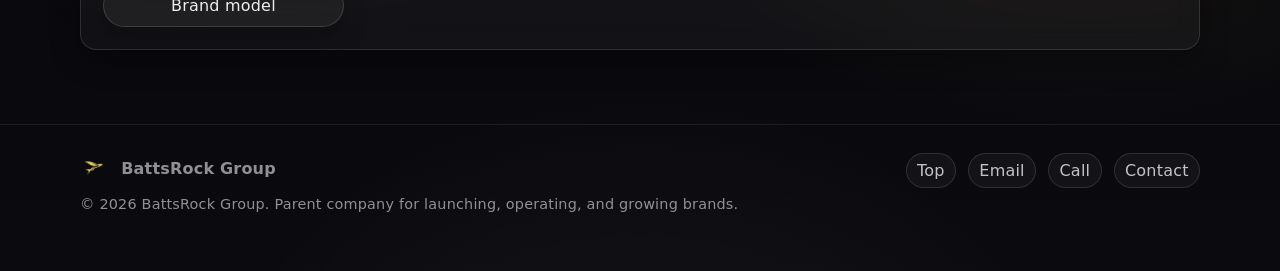
==== commit aba5d4e5: "Update index.html" ====
--- a/index.html
+++ b/index.html
@@ -12,7 +12,7 @@
     <div class="container">
       <div class="nav">
         <a class="brand" href="#top" aria-label="BattsRock Group home">
-          <img class="brand-logo" src="battslogo.jpeg" alt="BattsRock logo" />
+          <img class="brand-logo" src="battslogo.png" alt="BattsRock logo" />
           <span data-i18n="brandName">BattsRock Group</span>
         </a>
 
@@ -87,7 +87,7 @@
           </div>
 
           <div class="hero-logo-pair">
-          <img class="hero-logo hero-logo-battsrock" src="battslogo.jpeg" alt="BattsRock logo" />
+          <img class="hero-logo hero-logo-battsrock" src="battslogo.png" alt="BattsRock logo" />
               <a class="zentra-logo-link" href="https://battsrock.com/Zentra" target="_blank" rel="noopener" aria-label="Visit Zentra">
                 <img class="hero-logo hero-logo-zentra" src="/Zentra//Zentra/Transparent Background Gold Zentra.png" alt="Zentra logo" />
               </a>
@@ -236,7 +236,7 @@
       <div class="footerRow">
         <div>
           <div class="footer-brand">
-            <img class="footer-logo-image" src="battslogo.jpeg" alt="BattsRock logo" />
+            <img class="footer-logo-image" src="battslogo.png" alt="BattsRock logo" />
             <strong data-i18n="brandName">BattsRock Group</strong>
           </div>
           <p class="fine"><span data-i18n="footerText">© <span id="year"></span> BattsRock Group. Parent company for launching, operating, and growing brands.</span></p>
--- a/styles.css
+++ b/styles.css
@@ -298,6 +298,7 @@
 .glassCard p{ margin:0; color:var(--muted); line-height:1.6; }
 
 .visualFoot{
+  margin-top:18px;
   display:flex;
   justify-content:space-between;
   gap:12px;
@@ -356,6 +357,7 @@
 }
 
 .card h3{ margin:0 0 8px; font-size:1.05rem; }
+.card h3{ margin:12px 0 8px; font-size:1.05rem; }
 .card p{ margin:0; color:var(--muted); line-height:1.6; }
 
 .kpiRow{
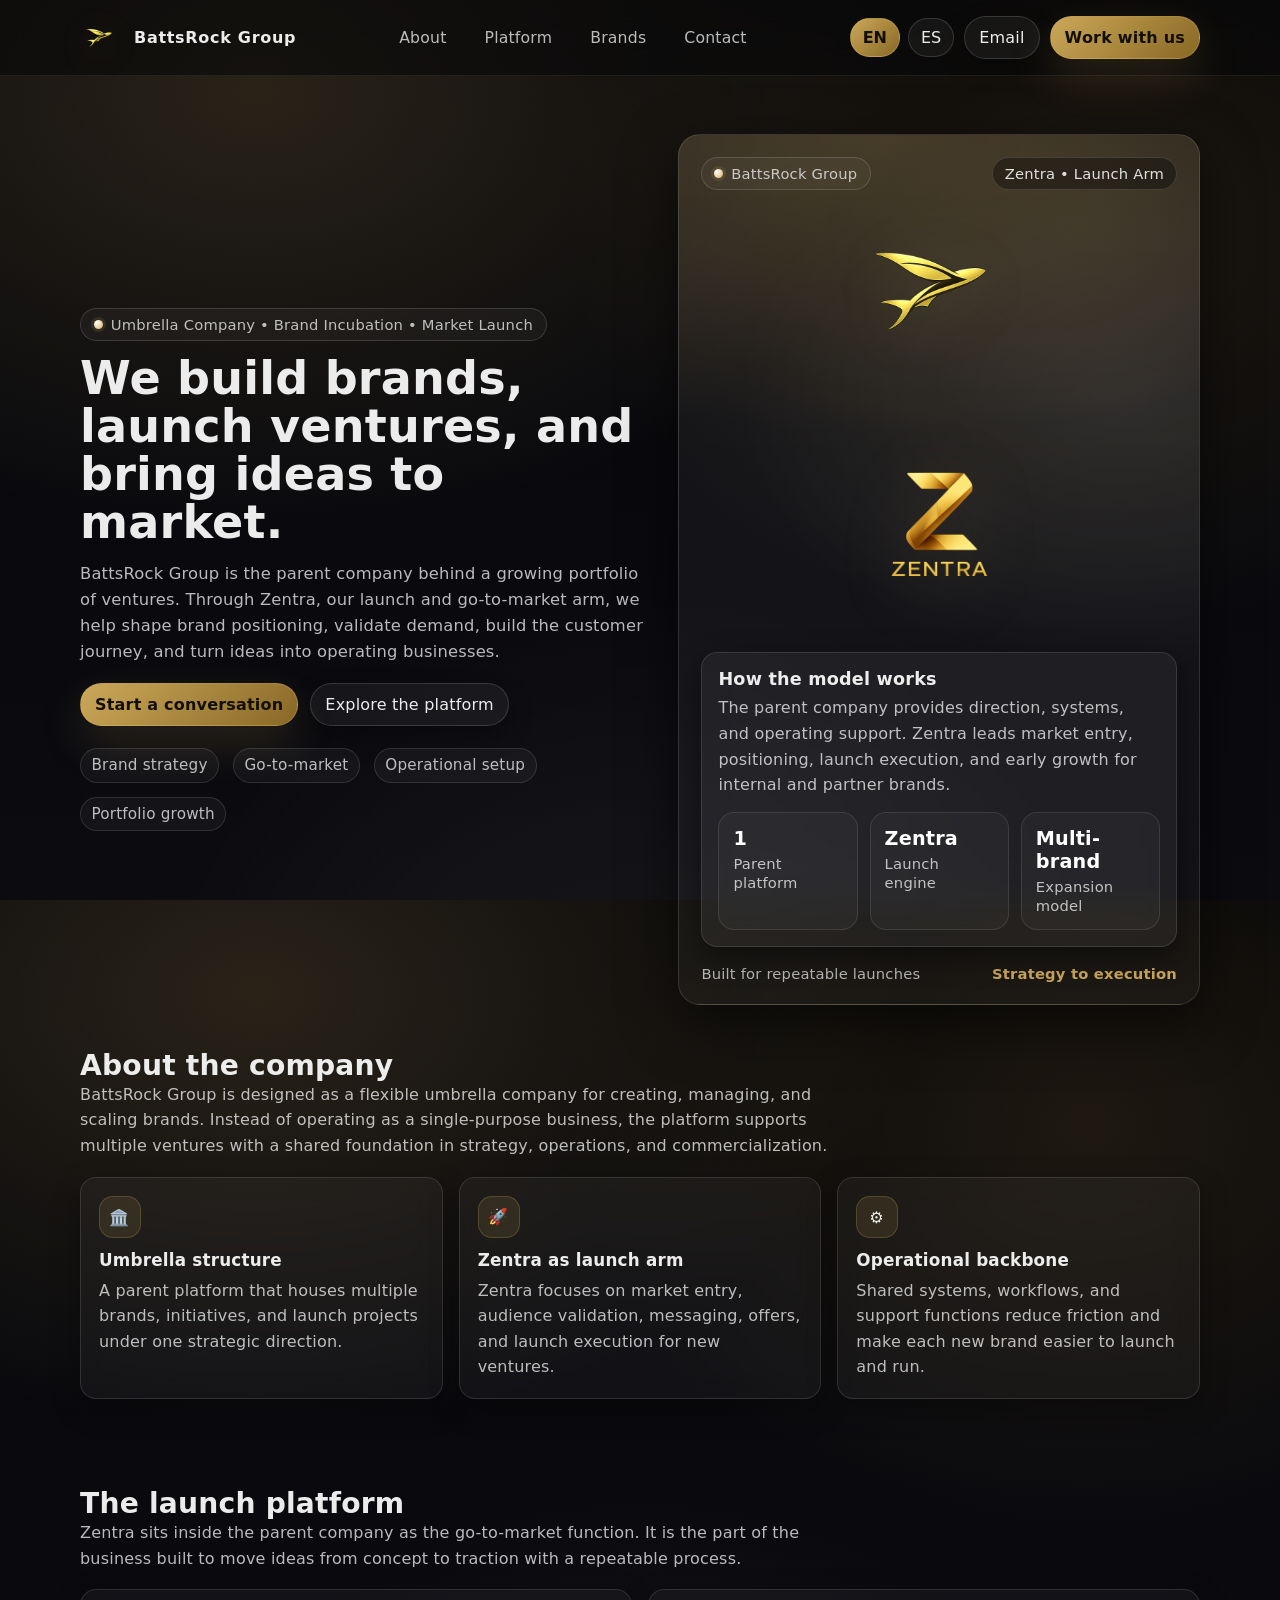
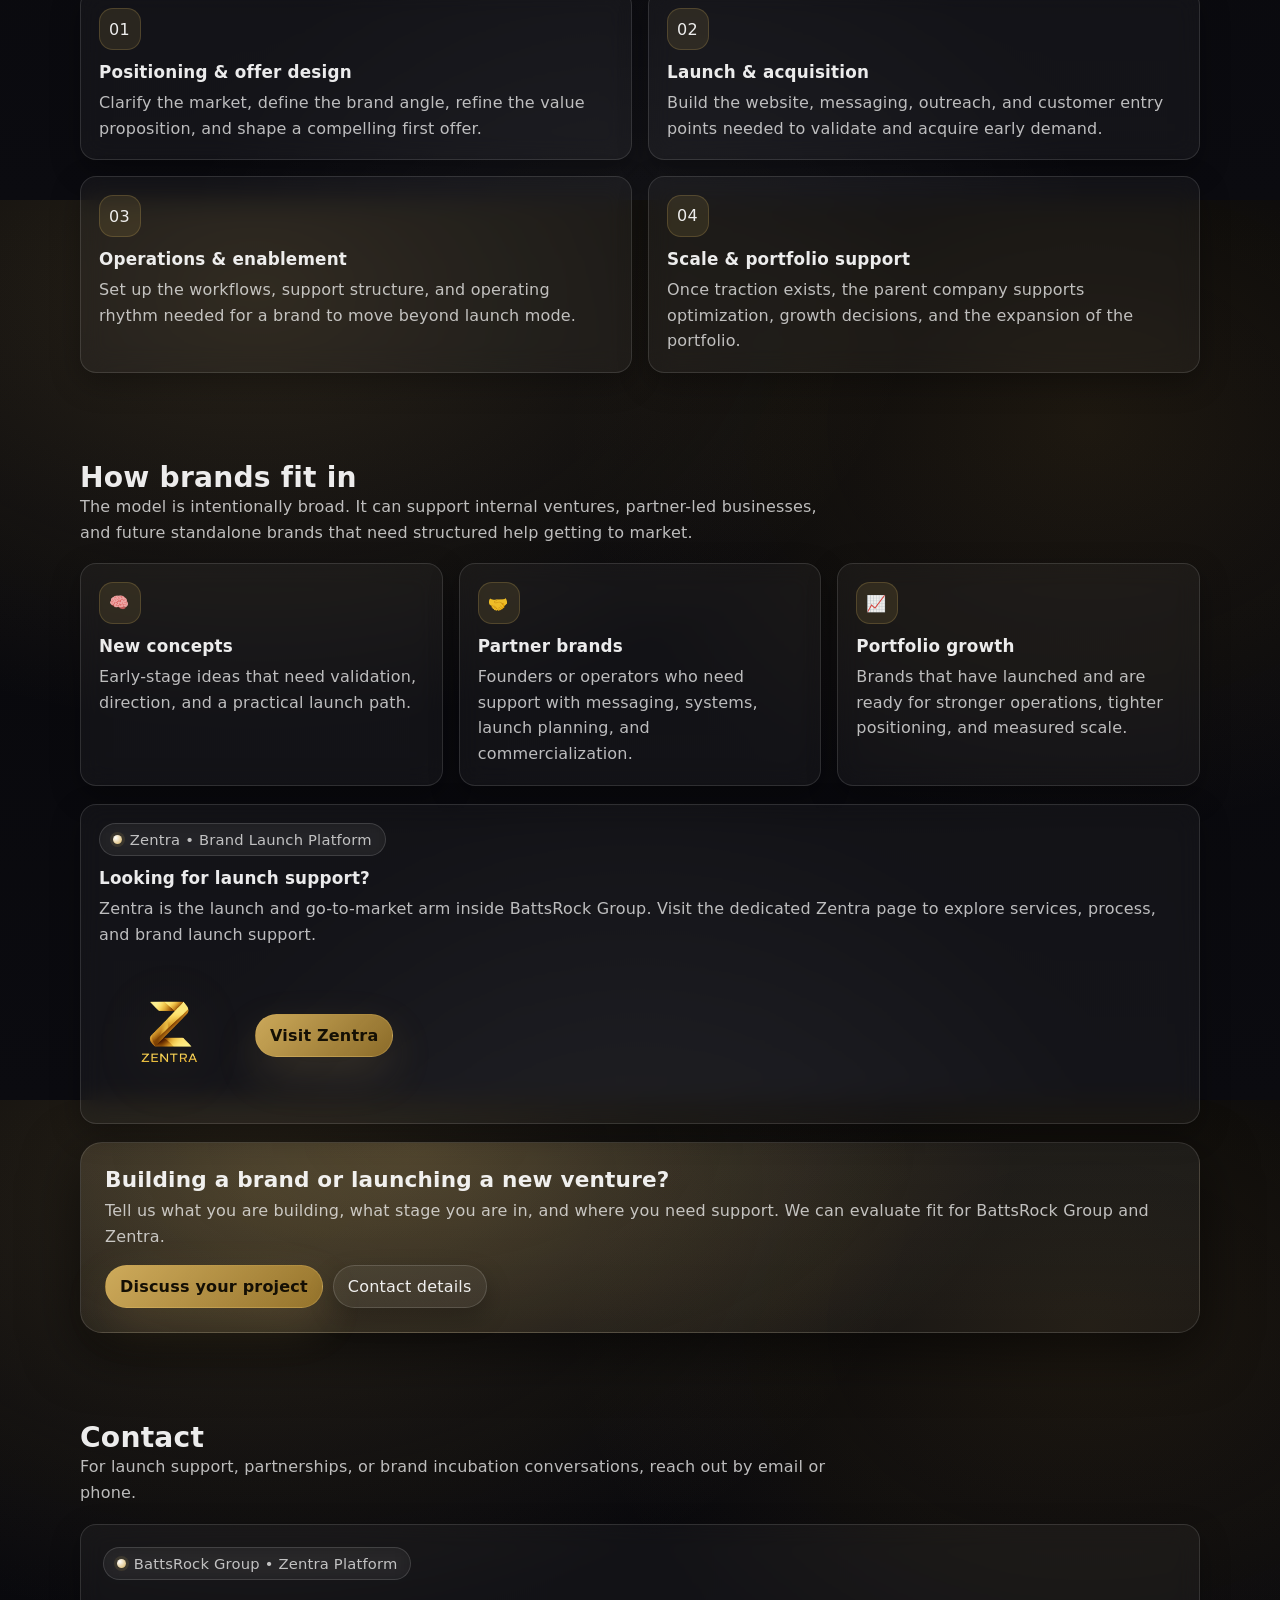
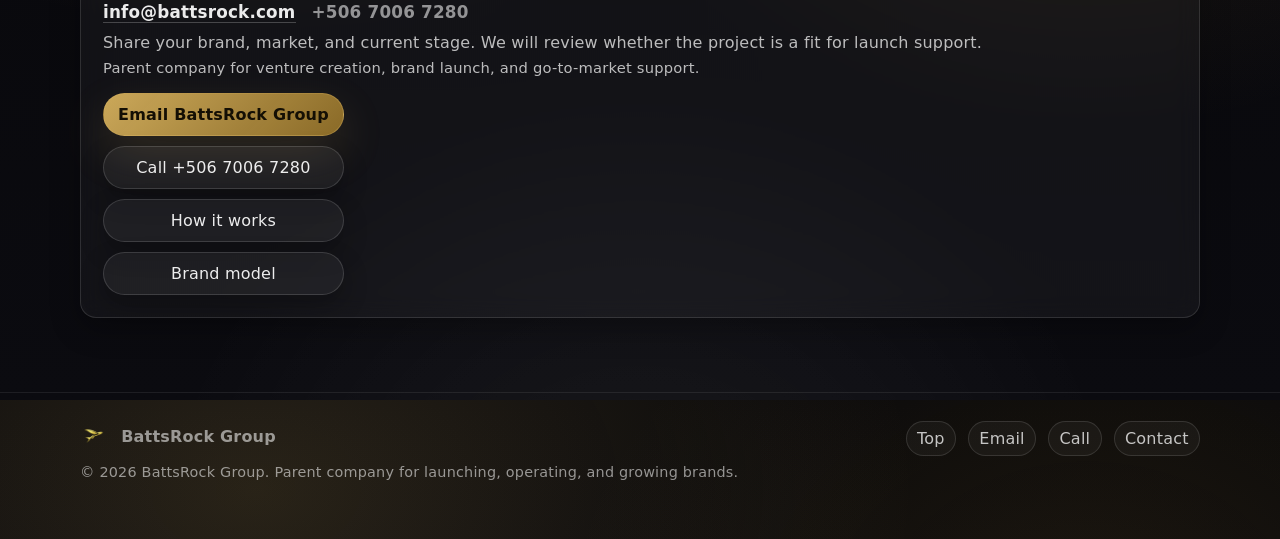
==== commit 9e18e930: "Update index.html" ====
--- a/index.html
+++ b/index.html
@@ -89,7 +89,7 @@
           <div class="hero-logo-pair">
           <img class="hero-logo hero-logo-battsrock" src="battslogo.png" alt="BattsRock logo" />
               <a class="zentra-logo-link" href="https://battsrock.com/Zentra" target="_blank" rel="noopener" aria-label="Visit Zentra">
-                <img class="hero-logo hero-logo-zentra" src="/Zentra//Zentra/Transparent Background Gold Zentra.png" alt="Zentra logo" />
+                <img class="hero-logo hero-logo-zentra" src="/Zentra/Transparent Background Gold Zentra.png" alt="Zentra logo" />
               </a>
           </div>
           
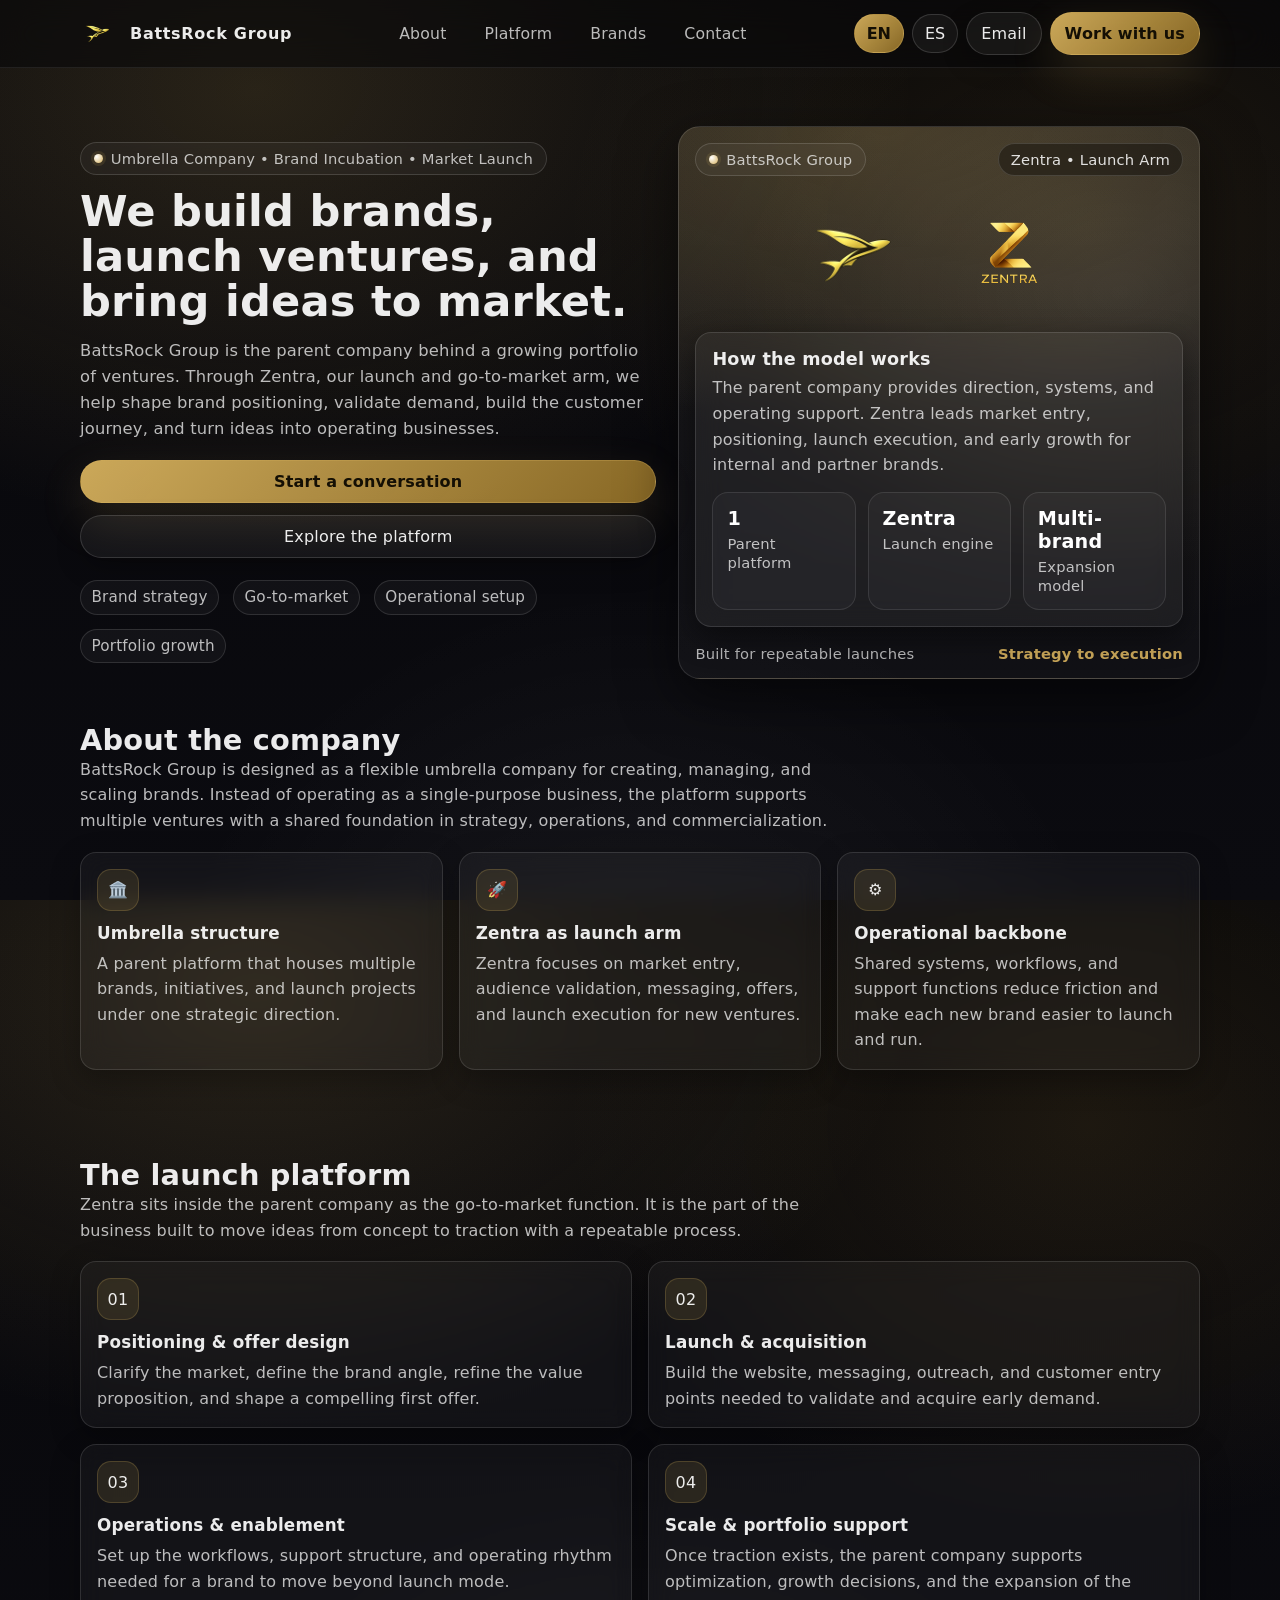
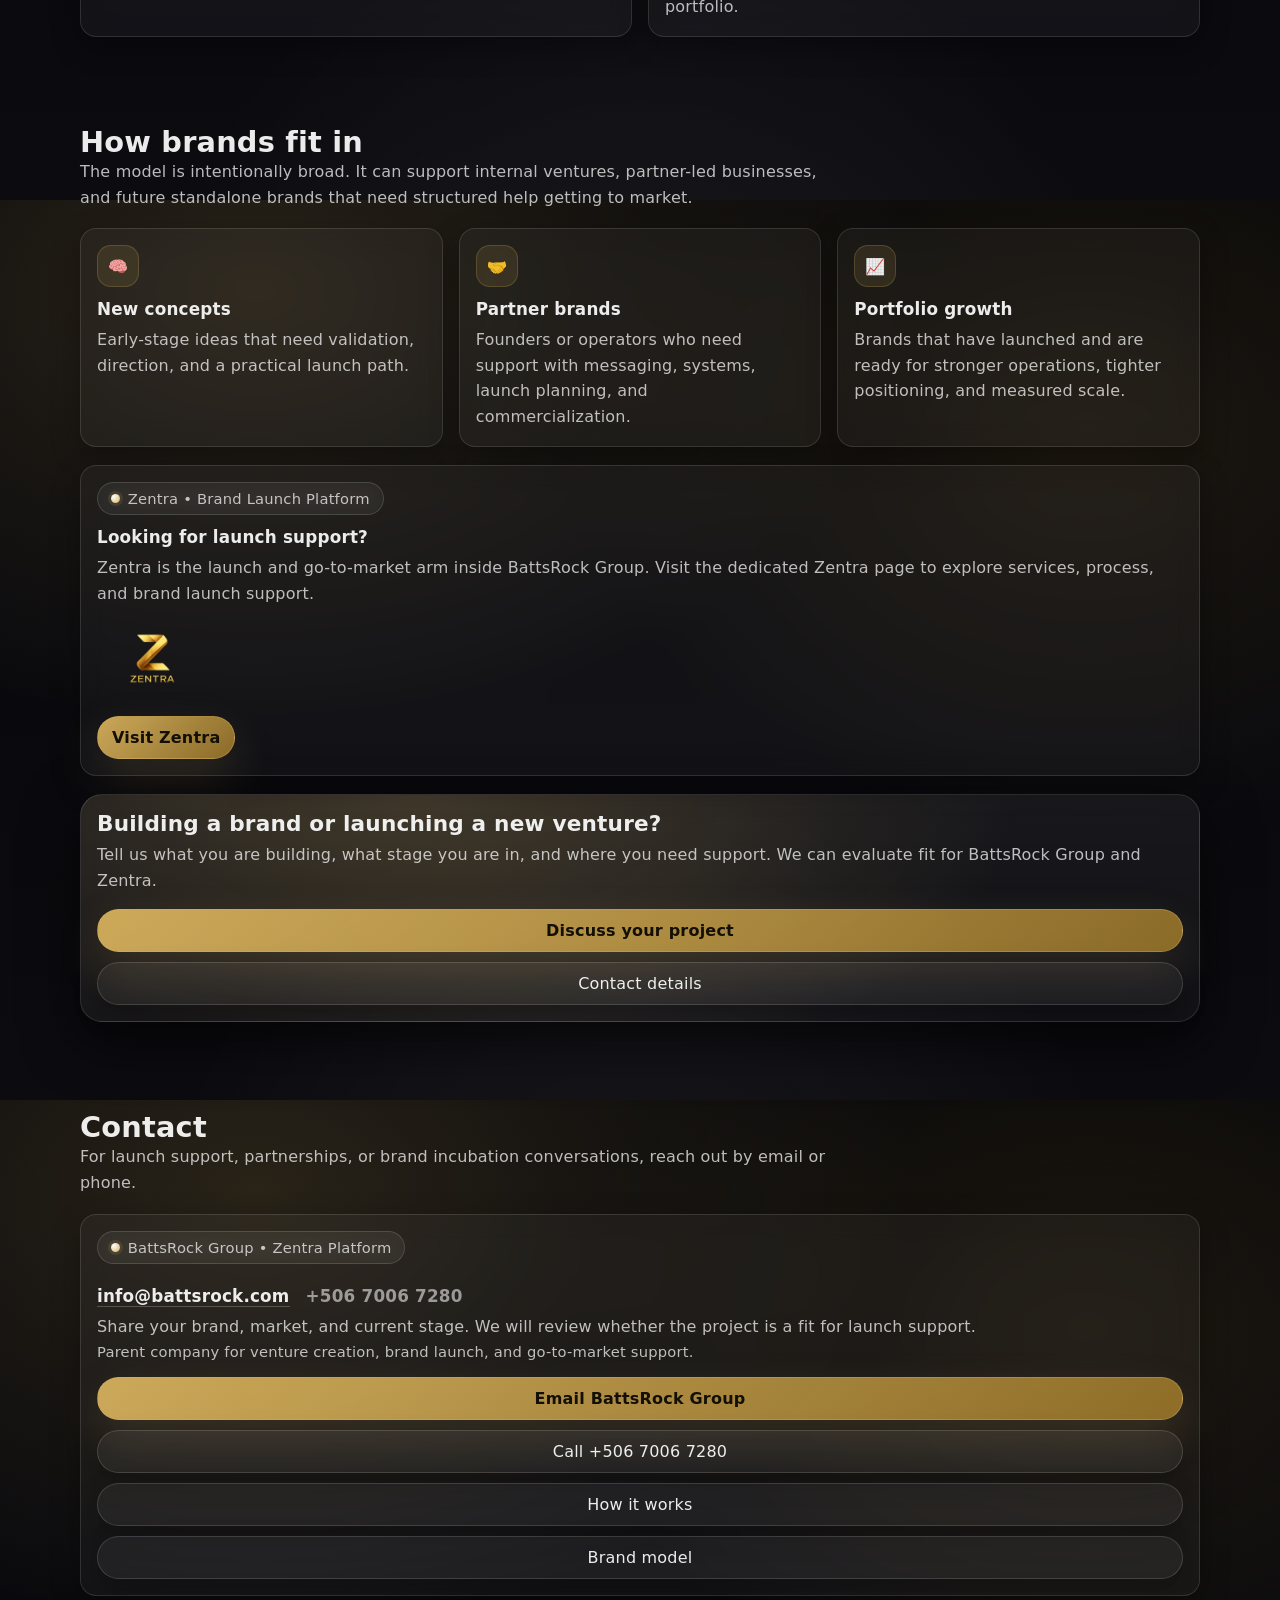
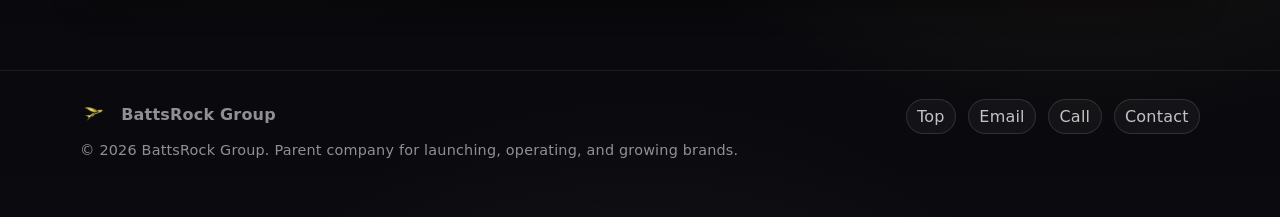
==== commit c7aec244: "Update index.html" ====
--- a/index.html
+++ b/index.html
@@ -5,6 +5,7 @@
   <meta name="viewport" content="width=device-width, initial-scale=1" />
   <meta name="description" content="BattsRock Group is a brand-building company that launches, operates, and scales ventures, with Zentra as its market-entry and launch arm." />
   <title>BattsRock Group — Build. Launch. Grow.</title>
+  <link rel="icon" type="image/x-icon" href="https://battsrock.com/favicon-ffish.ico">
   <link rel="stylesheet" href="styles.css" />
 </head>
 <body>
--- a/styles.css
+++ b/styles.css
@@ -31,6 +31,7 @@
 }
 
 a{ color:inherit; text-decoration:none; }
+img{ display:block; max-width:100%; height:auto; }
 .container{ width:min(var(--max), calc(100% - 48px)); margin-inline:auto; }
 
 header{
@@ -57,6 +58,42 @@
   gap:.75rem;
   font-weight:800;
   letter-spacing:.7px;
+}
+
+.brand-logo{
+  width:38px;
+  height:38px;
+  object-fit:contain;
+}
+
+.footer-logo-image{
+  width:30px;
+  height:30px;
+  object-fit:contain;
+}
+
+.hero-logo-pair{
+  display:flex;
+  align-items:center;
+  justify-content:center;
+  gap:20px;
+  flex-wrap:wrap;
+  margin:10px 0 6px;
+}
+
+.hero-logo-battsrock{
+  width:120px;
+  object-fit:contain;
+}
+
+.hero-logo-zentra{
+  width:140px;
+  object-fit:contain;
+}
+
+.feature-zentra-logo{
+  width:110px;
+  object-fit:contain;
 }
 
 .logo{
@@ -328,6 +365,10 @@
 .grid3{ display:grid; grid-template-columns: repeat(3, 1fr); gap:16px; margin-top:18px; }
 .grid2{ display:grid; grid-template-columns: repeat(2, 1fr); gap:16px; margin-top:18px; }
 
+.zentra-feature{
+  margin-top:18px;
+}
+
 .card{
   border-radius: var(--radius2);
   border:1px solid rgba(255,255,255,.12);
@@ -356,7 +397,6 @@
   margin-bottom:12px;
 }
 
-.card h3{ margin:0 0 8px; font-size:1.05rem; }
 .card h3{ margin:12px 0 8px; font-size:1.05rem; }
 .card p{ margin:0; color:var(--muted); line-height:1.6; }
 
@@ -461,88 +501,182 @@
   .hero, .grid3, .grid2, .kpiRow{ grid-template-columns:1fr; }
   nav ul{ display:none; }
   .hamburger{ display:inline-flex; align-items:center; justify-content:center; }
+  .visual{ min-height:auto; }
+  .ctaBand,
+  .contact-wrap,
+  .footerRow,
+  .sectionHead,
+  .visualTop,
+  .visualFoot{
+    flex-direction:column;
+    align-items:flex-start;
+  }
+}
+
+@media (max-width: 640px){
+  .container{ width:min(var(--max), calc(100% - 24px)); }
+  .nav{ padding:12px 0; }
+  .header-actions{ gap:8px; }
+  .lang-switcher{ flex-wrap:wrap; }
+  h1{ font-size: clamp(1.9rem, 8vw, 2.7rem); }
+  h2{ font-size: clamp(1.3rem, 6vw, 1.8rem); }
+  .heroActions,
+  .cta-actions,
+  .contact-actions,
+  .mobile-links{
+    width:100%;
+  }
+  .heroActions .btn,
+  .cta-actions .btn,
+  .contact-actions .btn,
+  .mobile-links .btn{
+    width:100%;
+    justify-content:center;
+  }
+  .card,
+  .glassCard,
+  .ctaBand,
+  .contact-card,
+  .visual{
+    padding:16px;
+  }
+  .footerRow{
+    justify-content:center;
+    align-items:center;
+    text-align:center;
+  }
+  .footer-brand{
+    width:100%;
+    justify-content:center;
+    text-align:center;
+  }
+  .fine{
+    width:100%;
+    max-width:none;
+    margin:10px auto 16px;
+    text-align:center;
+  }
+  .footerLinks{
+    width:100%;
+    justify-content:center;
+    text-align:center;
+  }
+  .footerLinks a{
+    text-align:center;
+  }
+}
+  .nav{ padding:12px 0; }
+  .header-actions{ gap:8px; }
+  .lang-switcher{ flex-wrap:wrap; }
+  h1{ font-size: clamp(1.9rem, 8vw, 2.7rem); }
+  h2{ font-size: clamp(1.3rem, 6vw, 1.8rem); }
+  .heroActions,
+  .cta-actions,
+  .contact-actions,
+  .mobile-links{
+    width:100%;
+  }
+  .heroActions .btn,
+  .cta-actions .btn,
+  .contact-actions .btn,
+  .mobile-links .btn{
+    width:100%;
+    justify-content:center;
+  }
+  .card,
+  .glassCard,
+  .ctaBand,
+  .contact-card,
+  .visual{
+    padding:16px;
+  }
+}
+
+@media (max-width: 640px){
+  .container{ width:min(var(--max), calc(100% - 24px)); }
+  .nav{ padding:12px 0; }
+  .header-actions{ gap:8px; }
+  .lang-switcher{ flex-wrap:wrap; }
+  h1{ font-size: clamp(1.9rem, 8vw, 2.7rem); }
+  h2{ font-size: clamp(1.3rem, 6vw, 1.8rem); }
+  .hero, .grid3, .grid2, .kpiRow{ grid-template-columns:1fr; }
+  .visual{ min-height:auto; }
+  .heroActions,
+  .cta-actions,
+  .contact-actions,
+  .mobile-links{
+    width:100%;
+  }
+  .heroActions .btn,
+  .cta-actions .btn,
+  .contact-actions .btn,
+  .mobile-links .btn{
+    width:100%;
+    justify-content:center;
+  }
+  .card,
+  .glassCard,
+  .ctaBand,
+  .contact-card,
+  .visual{
+    padding:16px;
+  }
+  .visualTop,
+  .visualFoot,
+  .sectionHead,
+  .ctaBand,
+  .contact-wrap,
+  .footerRow{
+    flex-direction:column;
+    align-items:flex-start;
+    gap:12px;
+  }
+  .hero-logo-pair{
+    gap:12px;
+    margin:8px 0 4px;
+  }
+  .hero-logo-battsrock{
+    width:92px;
+  }
+  .hero-logo-zentra{
+    width:112px;
+  }
+  .feature-zentra-logo{
+    width:92px;
+  }
+  .brand-logo{
+    width:32px;
+    height:32px;
+  }
+  .footer-logo-image{
+    width:28px;
+    height:28px;
+  }
+  footer .footerRow{
+    justify-content:center;
+    align-items:center;
+    text-align:center;
+  }
+  footer .footer-brand{
+    width:100%;
+    justify-content:center;
+  }
+  footer .fine{
+    width:100%;
+    max-width:none;
+    margin:10px auto 16px;
+    text-align:center;
+  }
+  footer .footerLinks{
+    width:100%;
+    justify-content:center;
+  }
+  footer .footerLinks a{
+    text-align:center;
+  }
 }
 
 @media (prefers-reduced-motion: reduce){
   * { transition: none !important; scroll-behavior: auto !important; }
   .card:hover, .btn:hover { transform: none !important; }
 }
-
-.brand-logo{
-  width:42px;
-  height:42px;
-  object-fit:contain;
-  filter: drop-shadow(0 8px 18px rgba(214,177,94,.18));
-}
-
-.hero-logo-pair{
-  display:flex;
-  align-items:center;
-  justify-content:center;
-  gap:28px;
-  padding:12px 0 2px;
-  flex-wrap:wrap;
-}
-
-.hero-logo{
-  display:block;
-  object-fit:contain;
-}
-
-.hero-logo-battsrock{
-  width:min(180px, 38%);
-  filter: drop-shadow(0 12px 30px rgba(214,177,94,.10));
-}
-
-.hero-logo-zentra{
-  width:min(240px, 52%);
-  filter: drop-shadow(0 16px 36px rgba(214,177,94,.14));
-}
-
-.zentra-logo-link{
-  display:inline-flex;
-  align-items:center;
-  justify-content:center;
-}
-
-.zentra-feature{
-  margin-top:18px;
-}
-
-.zentra-feature-wrap{
-  display:flex;
-  align-items:center;
-  justify-content:space-between;
-  gap:18px;
-  flex-wrap:wrap;
-}
-
-.zentra-feature-actions{
-  display:flex;
-  align-items:center;
-  gap:16px;
-  flex-wrap:wrap;
-}
-
-.feature-zentra-logo{
-  width:140px;
-  object-fit:contain;
-  filter: drop-shadow(0 12px 30px rgba(214,177,94,.14));
-}
-
-.footer-logo-image{
-  width:30px;
-  height:30px;
-  object-fit:contain;
-}
-
-.zentra-link{
-  text-decoration:none;
-}
-
-@media (max-width: 940px){
-  .hero-logo-battsrock,
-  .hero-logo-zentra{
-    width:min(220px, 70%);
-  }
-}
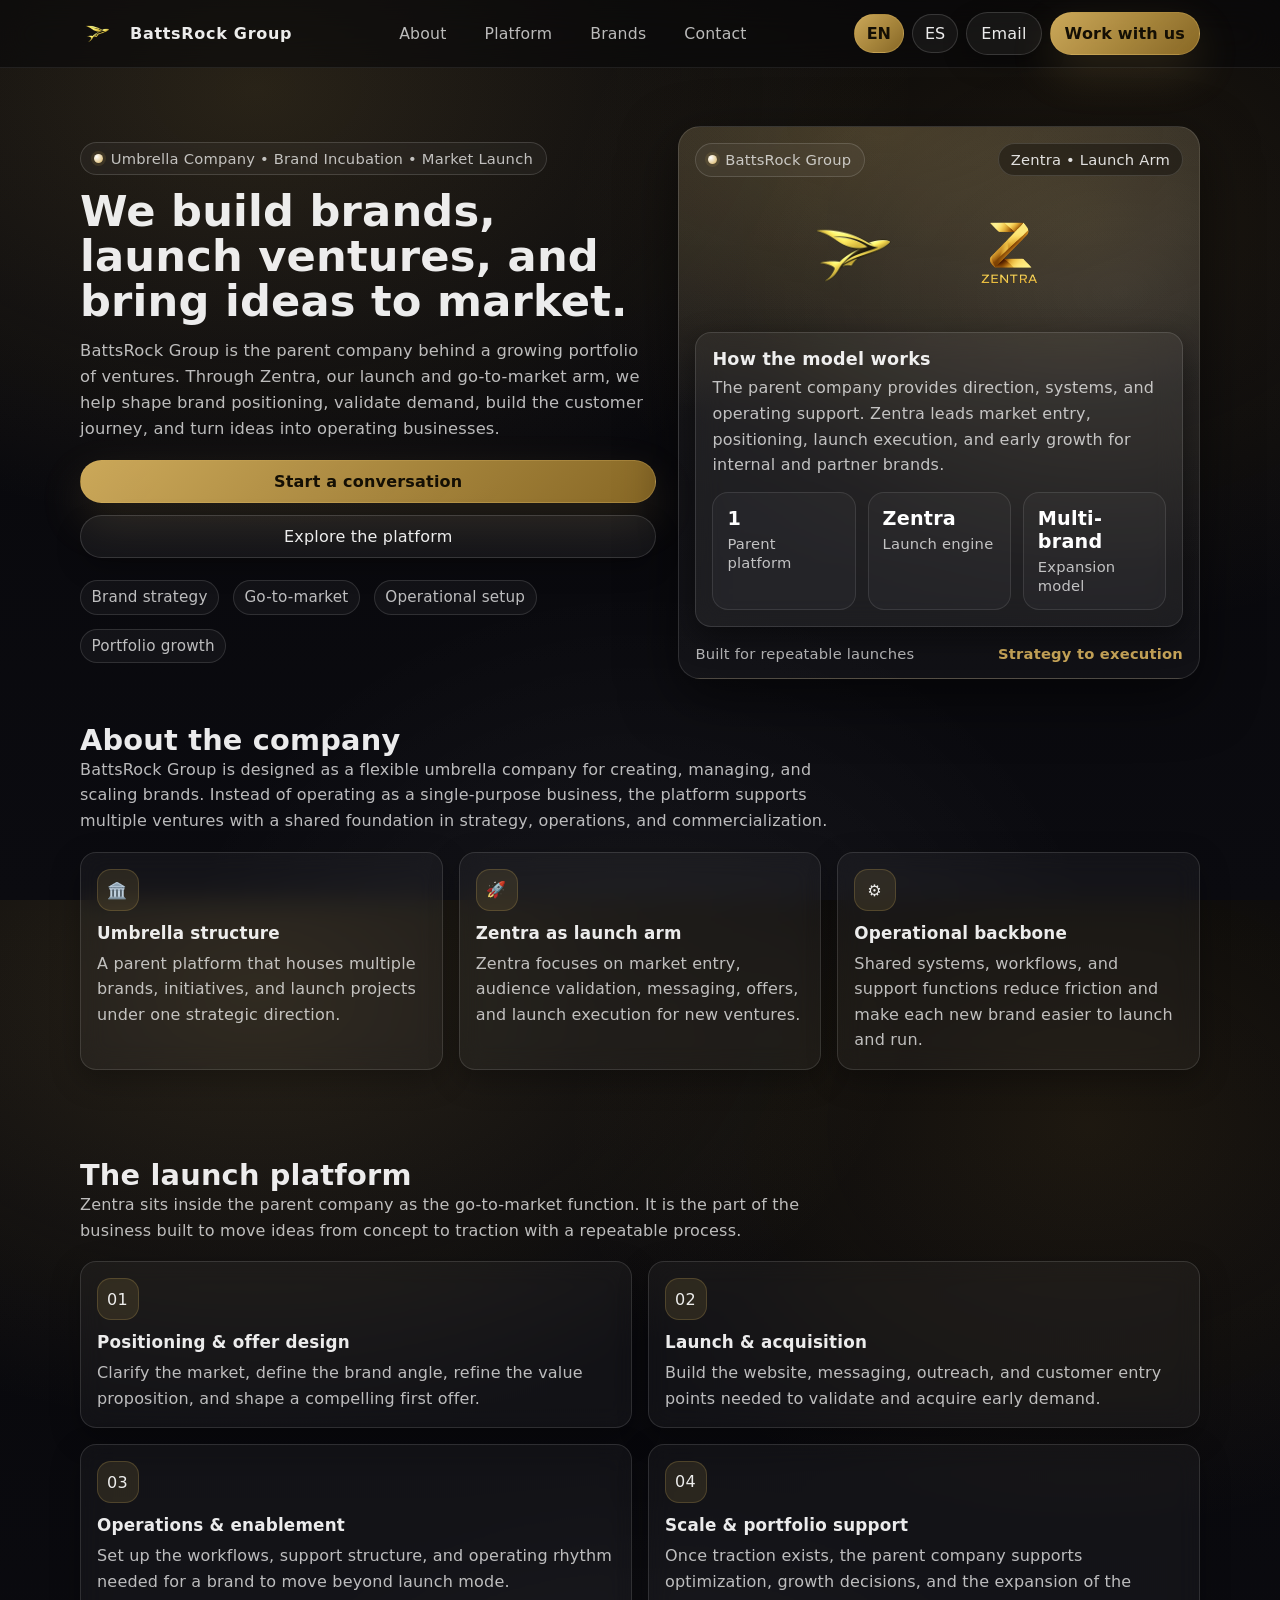
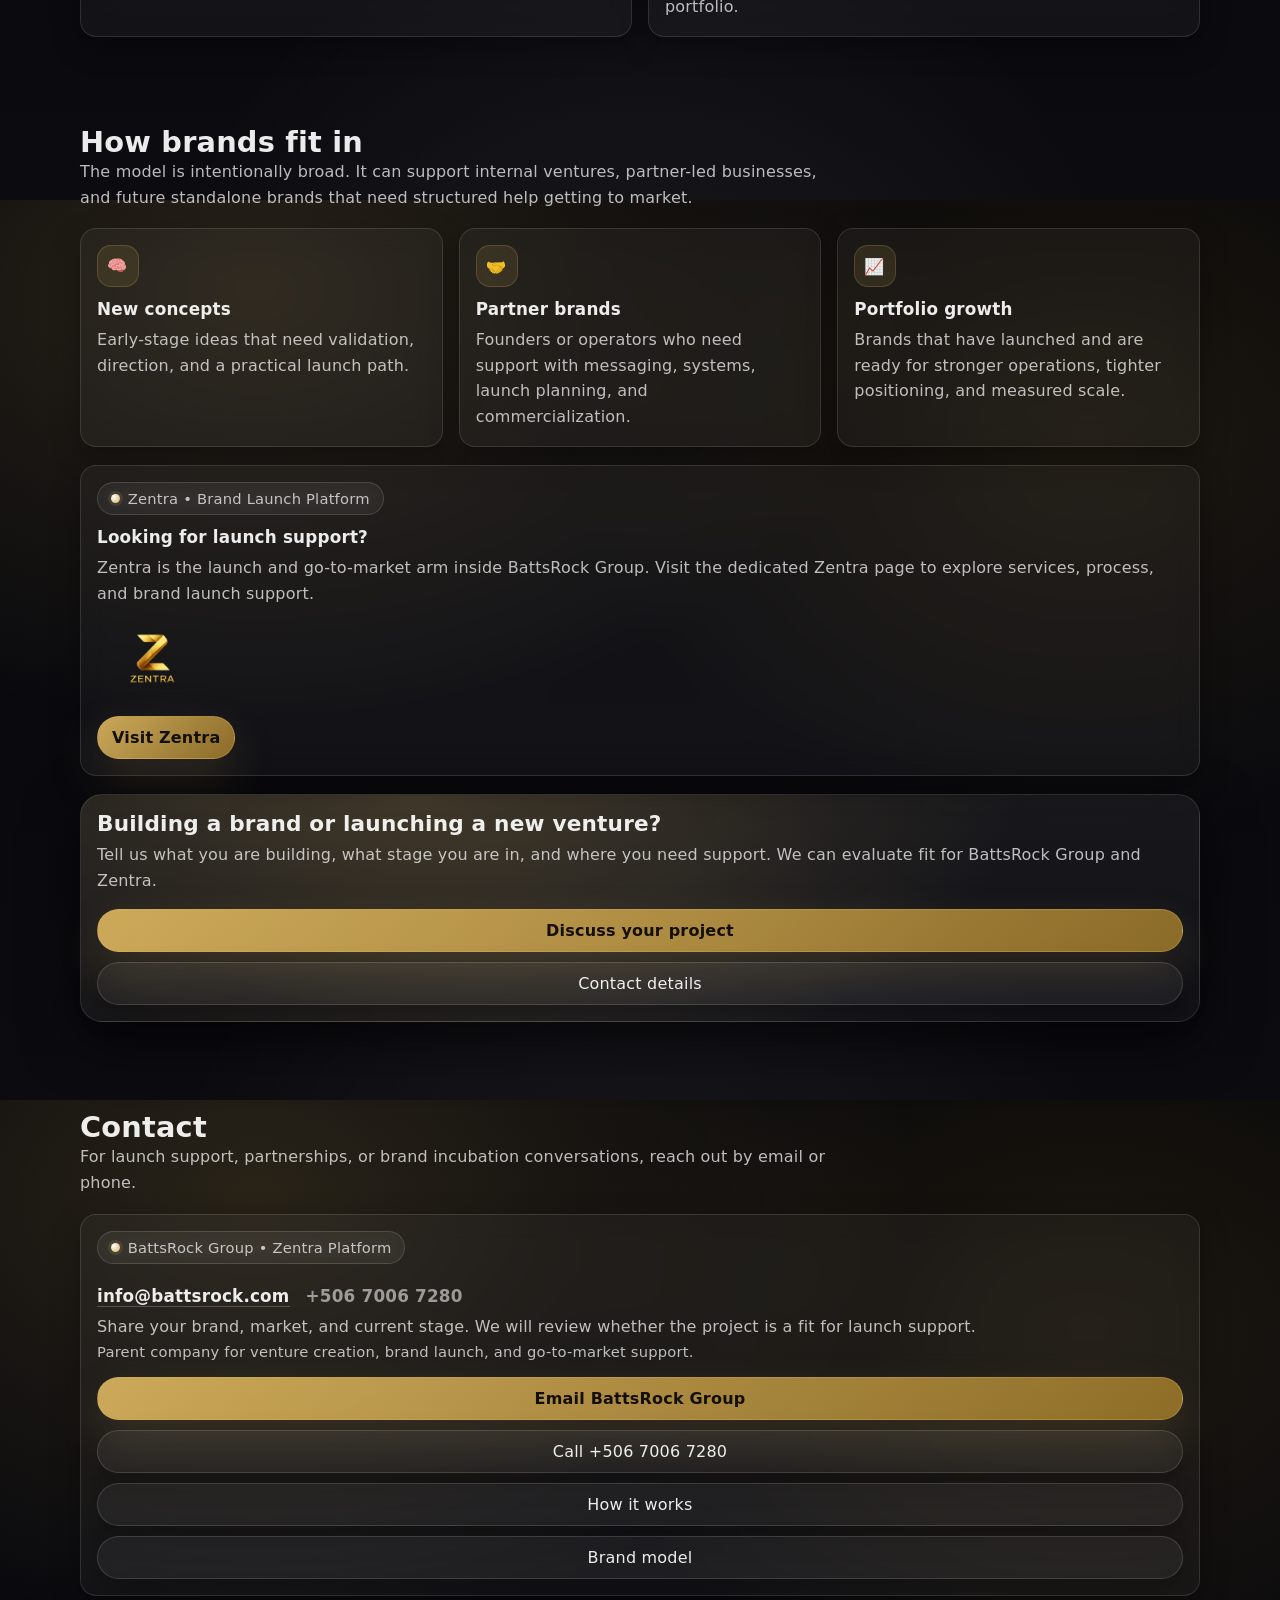
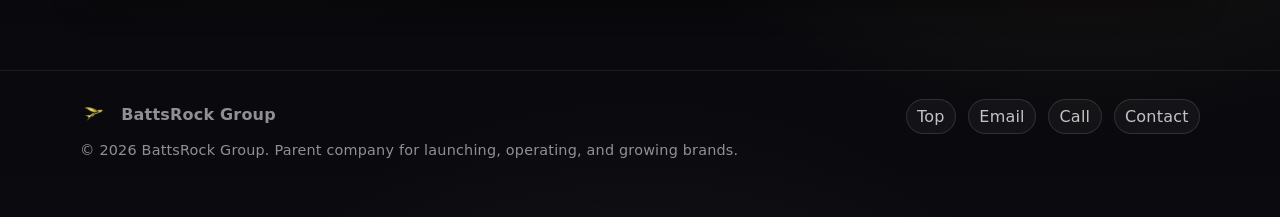
==== commit 362799d6: "Update index.html" ====
--- a/index.html
+++ b/index.html
@@ -5,7 +5,7 @@
   <meta name="viewport" content="width=device-width, initial-scale=1" />
   <meta name="description" content="BattsRock Group is a brand-building company that launches, operates, and scales ventures, with Zentra as its market-entry and launch arm." />
   <title>BattsRock Group — Build. Launch. Grow.</title>
-  <link rel="icon" type="image/x-icon" href="https://battsrock.com/favicon-ffish.ico">
+  <link rel="icon" type="image/x-icon" href="https://battsrock.com/favicon-ffish.svg">
   <link rel="stylesheet" href="styles.css" />
 </head>
 <body>
